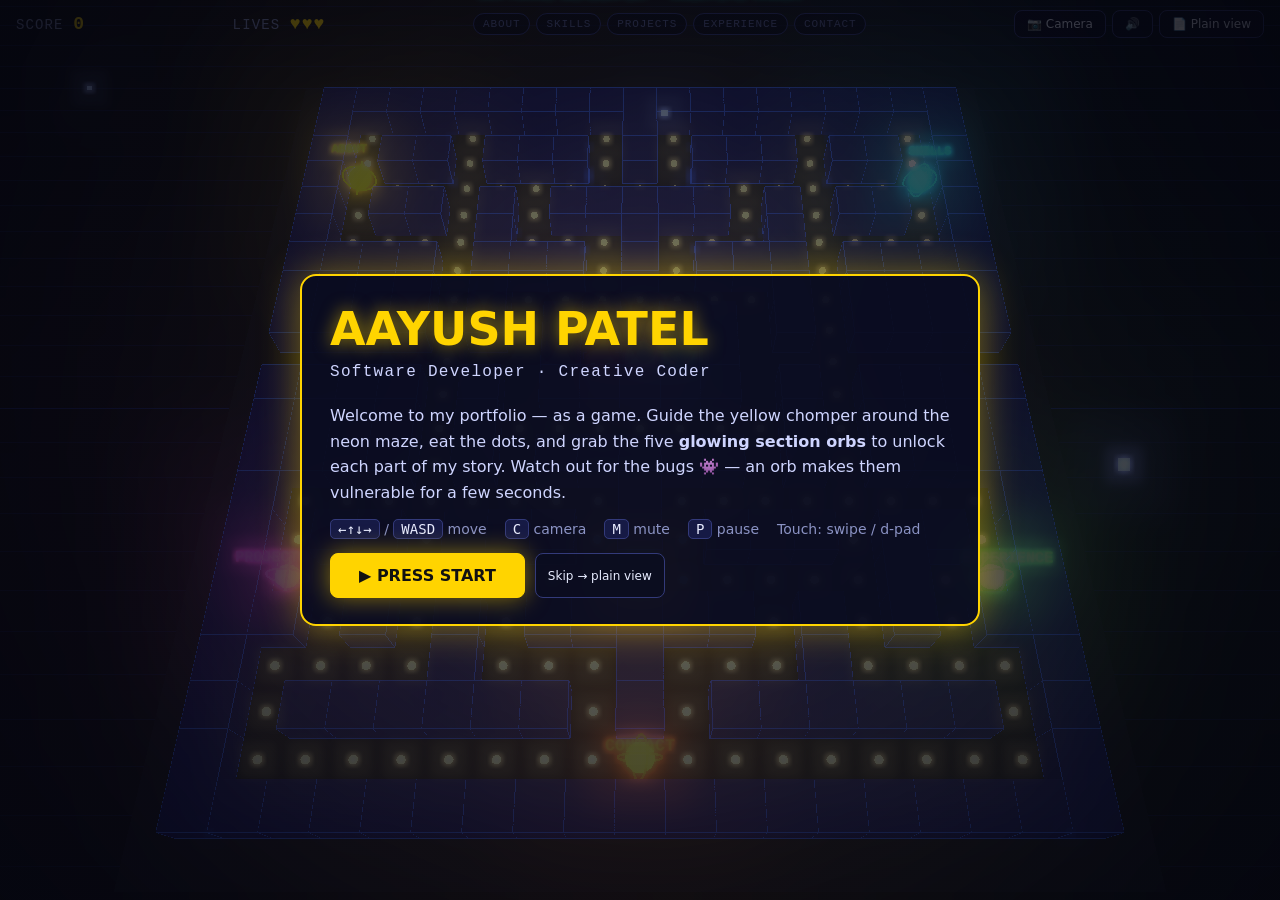
==== index.html @ ffabaab6 "Add 3D Pac-Man style interactive portfolio game Co-Authored-By: Claude Sonnet 5.5 <noreply@anthropic" ====
<!doctype html>
<html lang="en">
<head>
<meta charset="utf-8">
<meta name="viewport" content="width=device-width, initial-scale=1, maximum-scale=1, user-scalable=no">
<title>Aayush Patel — Portfolio Quest</title>
<meta name="description" content="A 3D Pac-Man style portfolio game. Eat the glowing orbs to unlock each section.">
<style>
  :root{
    --bg:#05060f; --ink:#e8ecff; --dim:#8b93c4; --yellow:#ffd400; --cyan:#27e8ff; --pink:#ff4fd8; --panel:rgba(10,12,32,.92);
  }
  *{box-sizing:border-box}
  html,body{margin:0;height:100%;background:var(--bg);color:var(--ink);font-family:"Trebuchet MS",system-ui,sans-serif;overflow:hidden;touch-action:none;user-select:none}
  canvas#stage{position:fixed;inset:0;width:100%;height:100%;display:block}
  .mono{font-family:"Courier New",ui-monospace,monospace;letter-spacing:.08em}

  #hud{position:fixed;top:0;left:0;right:0;display:flex;gap:12px;align-items:center;justify-content:space-between;padding:10px 16px;pointer-events:none;flex-wrap:wrap}
  #hud>*{pointer-events:auto}
  .stat{font-size:14px;color:var(--dim)} .stat b{color:var(--yellow);font-size:18px}
  #chips{display:flex;gap:6px;flex-wrap:wrap}
  .chip{font-size:11px;padding:4px 9px;border-radius:99px;border:1px solid #333a7a;color:#5a6296;background:rgba(10,12,32,.6);transition:.3s}
  .chip.on{color:#05060f;border-color:transparent;font-weight:700;box-shadow:0 0 14px currentColor}
  #btns{display:flex;gap:6px}
  button{font:inherit;cursor:pointer}
  .btn{background:var(--panel);color:var(--ink);border:1px solid #333a7a;border-radius:8px;padding:6px 12px;font-size:12px}
  .btn:hover{border-color:var(--cyan);color:var(--cyan)}
  .btn.primary{background:var(--yellow);color:#111;border-color:var(--yellow);font-weight:700;font-size:16px;padding:12px 28px;box-shadow:0 0 24px rgba(255,212,0,.5)}
  .btn.primary:hover{color:#111;transform:scale(1.04)}

  .overlay{position:fixed;inset:0;display:none;align-items:center;justify-content:center;padding:16px;background:radial-gradient(circle at 50% 40%,rgba(5,6,15,.55),rgba(5,6,15,.9))}
  .overlay.show{display:flex}
  .card{width:min(680px,100%);max-height:88vh;overflow:auto;background:var(--panel);border:2px solid var(--accent,var(--cyan));border-radius:16px;padding:26px 28px;box-shadow:0 0 40px color-mix(in srgb,var(--accent,var(--cyan)) 45%,transparent);user-select:text;touch-action:pan-y}
  .card h1{margin:0 0 4px;font-size:clamp(28px,6vw,46px);color:var(--yellow);text-shadow:0 0 18px rgba(255,212,0,.6)}
  .card h2{margin:0 0 10px;color:var(--accent,var(--cyan))}
  .card p,.card li{line-height:1.6;color:#cfd5ff}
  .card a{color:var(--cyan)}
  .tag{display:inline-block;margin:3px 4px 3px 0;padding:3px 10px;border-radius:99px;background:#161a45;border:1px solid #333a7a;font-size:13px}
  .proj{border-left:3px solid var(--accent,var(--cyan));padding:2px 0 2px 12px;margin:12px 0}
  .proj b{color:#fff}
  .sub{color:var(--dim);margin:0 0 18px}
  .keys{display:flex;gap:18px;flex-wrap:wrap;margin:16px 0;color:var(--dim);font-size:14px}
  kbd{background:#161a45;border:1px solid #333a7a;border-radius:5px;padding:1px 7px;color:var(--ink)}
  .row{display:flex;gap:10px;flex-wrap:wrap;margin-top:16px}

  #dpad{position:fixed;right:14px;bottom:14px;display:none;grid-template-columns:repeat(3,56px);grid-template-rows:repeat(3,56px);gap:6px}
  #dpad button{background:rgba(10,12,32,.75);border:1px solid #333a7a;color:var(--ink);border-radius:12px;font-size:22px}
  #dpad .u{grid-area:1/2}#dpad .l{grid-area:2/1}#dpad .r{grid-area:2/3}#dpad .d{grid-area:3/2}
  @media (pointer:coarse){#dpad{display:grid}}
  #toast{position:fixed;left:50%;bottom:8%;transform:translateX(-50%);background:var(--panel);border:1px solid var(--yellow);padding:8px 18px;border-radius:99px;font-size:14px;opacity:0;transition:opacity .3s;pointer-events:none;white-space:nowrap}
  #toast.show{opacity:1}
  #loading{position:fixed;inset:0;display:flex;align-items:center;justify-content:center;background:var(--bg);z-index:9;color:var(--yellow)}
</style>
</head>
<body>
<canvas id="stage"></canvas>

<div id="hud">
  <div class="stat mono">SCORE <b id="score">0</b></div>
  <div class="stat mono">LIVES <b id="lives">3</b></div>
  <div id="chips"></div>
  <div id="btns">
    <button class="btn" id="btnCam" title="Camera (C)">📷 Camera</button>
    <button class="btn" id="btnMute" title="Sound (M)">🔊</button>
    <button class="btn" id="btnPlain" title="Skip the game">📄 Plain view</button>
  </div>
</div>

<div id="dpad"><button class="u" data-d="up">▲</button><button class="l" data-d="left">◀</button><button class="r" data-d="right">▶</button><button class="d" data-d="down">▼</button></div>
<div id="toast"></div>
<div id="loading" class="mono">LOADING…</div>

<div id="start" class="overlay show">
  <div class="card" style="--accent:var(--yellow)">
    <h1 id="heroName">AAYUSH PATEL</h1>
    <p class="sub mono" id="heroRole"></p>
    <p>Welcome to my portfolio — as a game. Guide the yellow chomper around the neon maze, eat the dots, and
       grab the five <b>glowing section orbs</b> to unlock each part of my story. Watch out for the bugs 👾 —
       an orb makes them vulnerable for a few seconds.</p>
    <div class="keys"><span><kbd>←↑↓→</kbd> / <kbd>WASD</kbd> move</span><span><kbd>C</kbd> camera</span><span><kbd>M</kbd> mute</span><span><kbd>P</kbd> pause</span><span>Touch: swipe / d-pad</span></div>
    <div class="row"><button class="btn primary" id="btnStart">▶ PRESS START</button><button class="btn" id="btnPlain2">Skip → plain view</button></div>
  </div>
</div>

<div id="panel" class="overlay"><div class="card" id="panelCard"></div></div>
<div id="plain" class="overlay"><div class="card" id="plainCard" style="--accent:var(--pink)"></div></div>
<div id="end" class="overlay"><div class="card" id="endCard" style="--accent:var(--yellow)"></div></div>

<script type="importmap">
{"imports":{"three":"./vendor/three.module.js","three/addons/":"./vendor/addons/"}}
</script>
<script type="module" src="./main.js"></script>
</body>
</html>
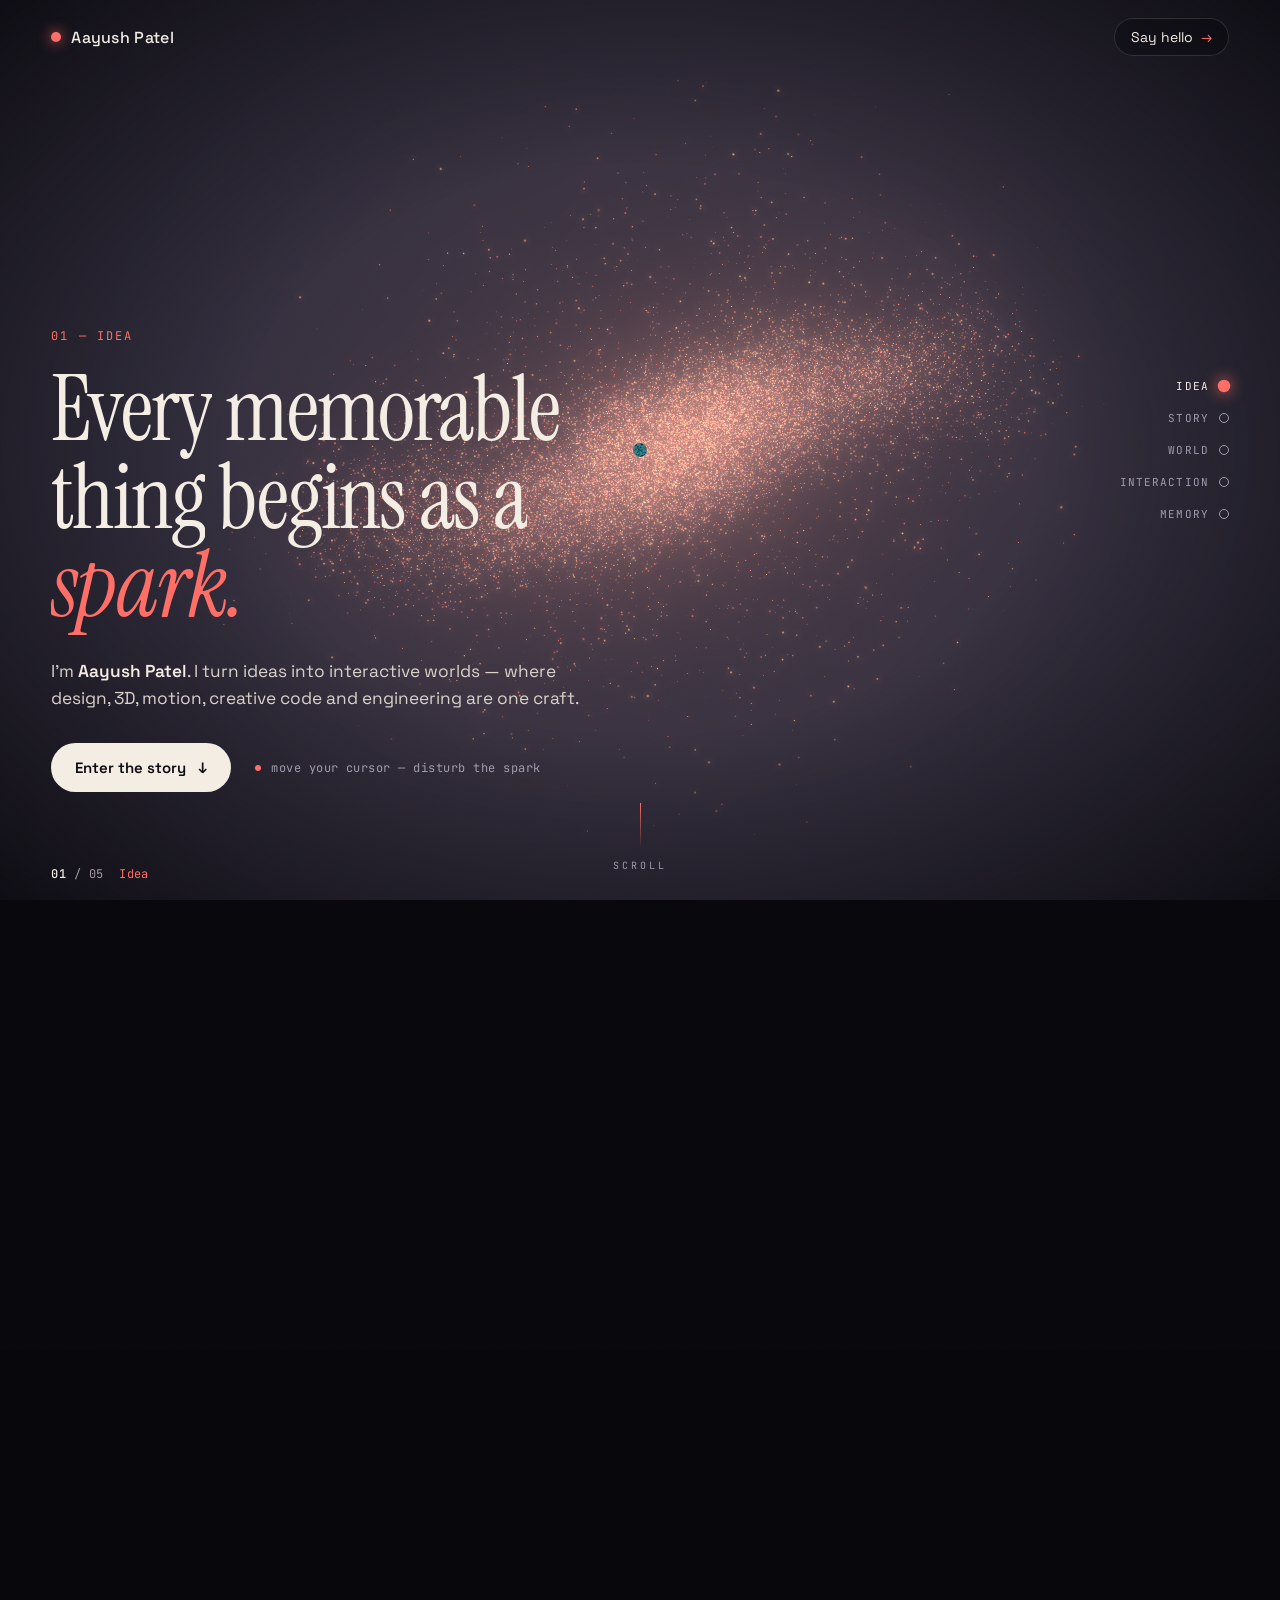
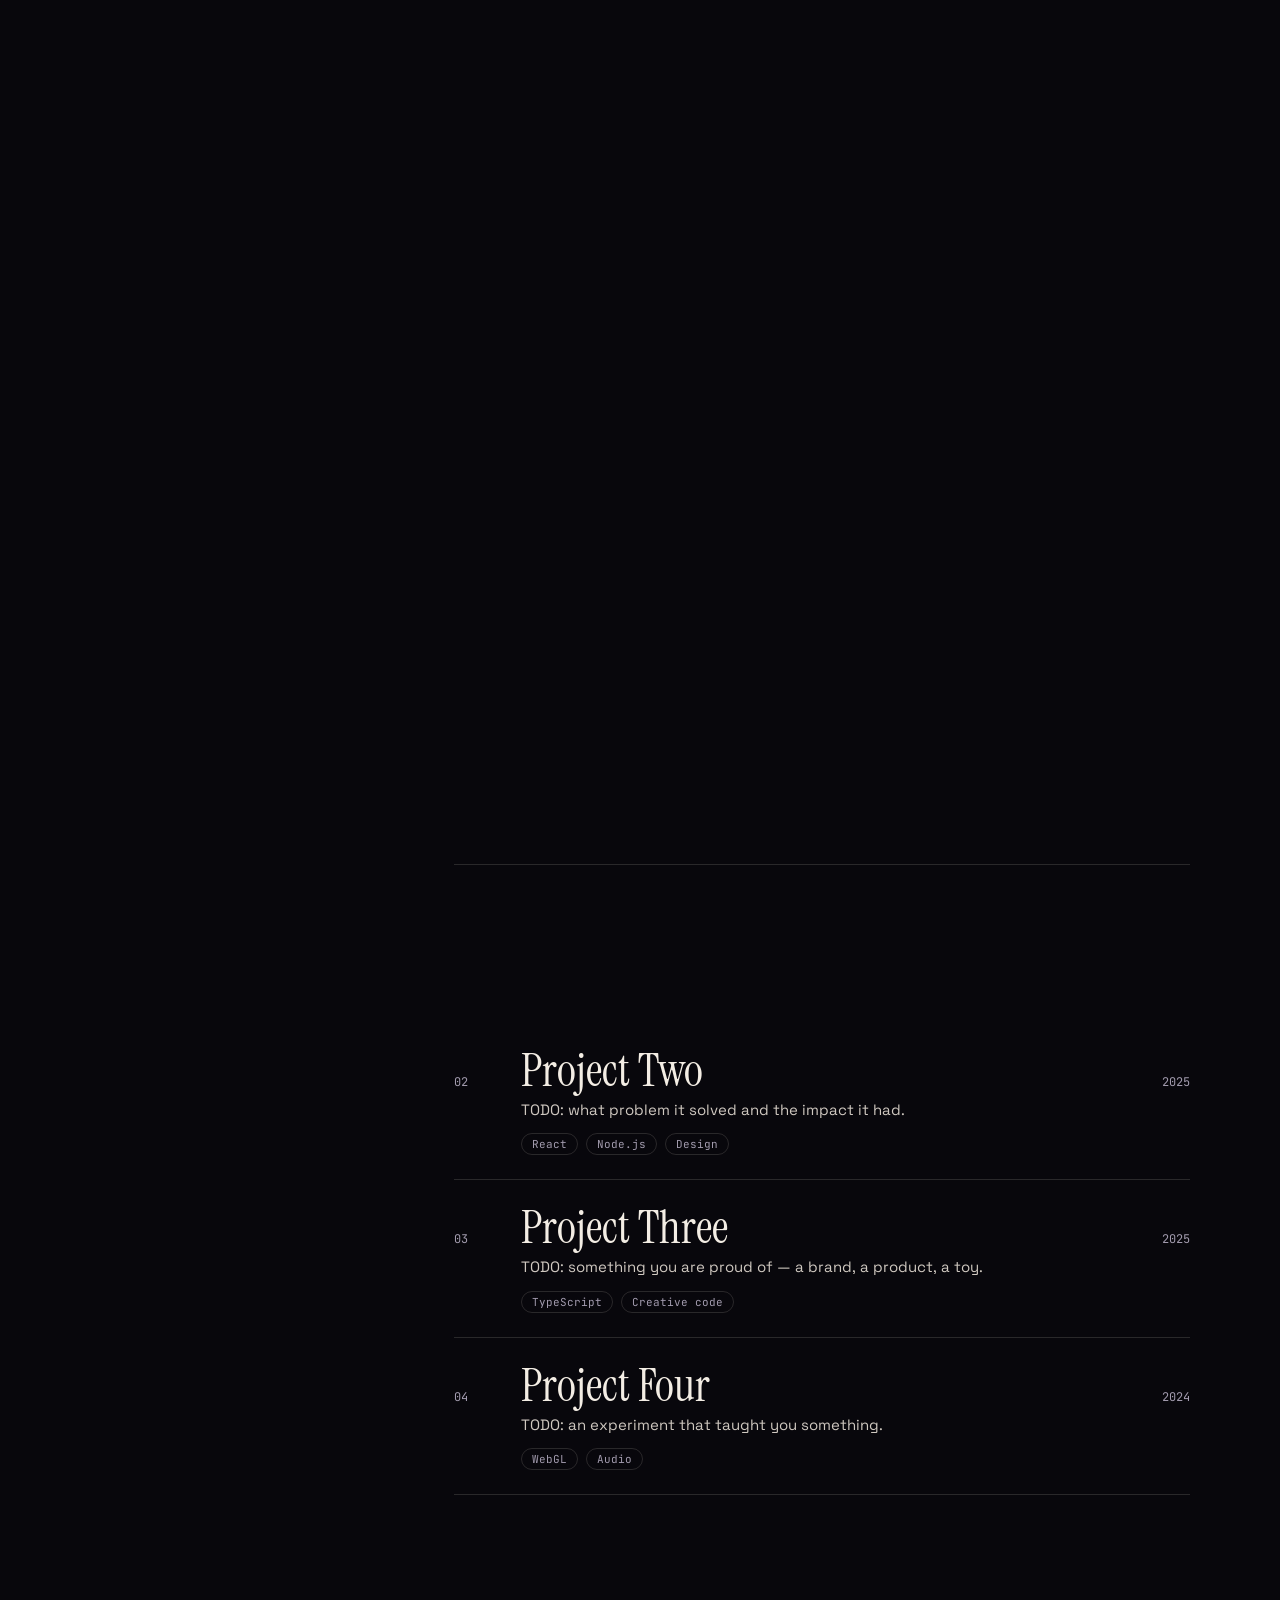
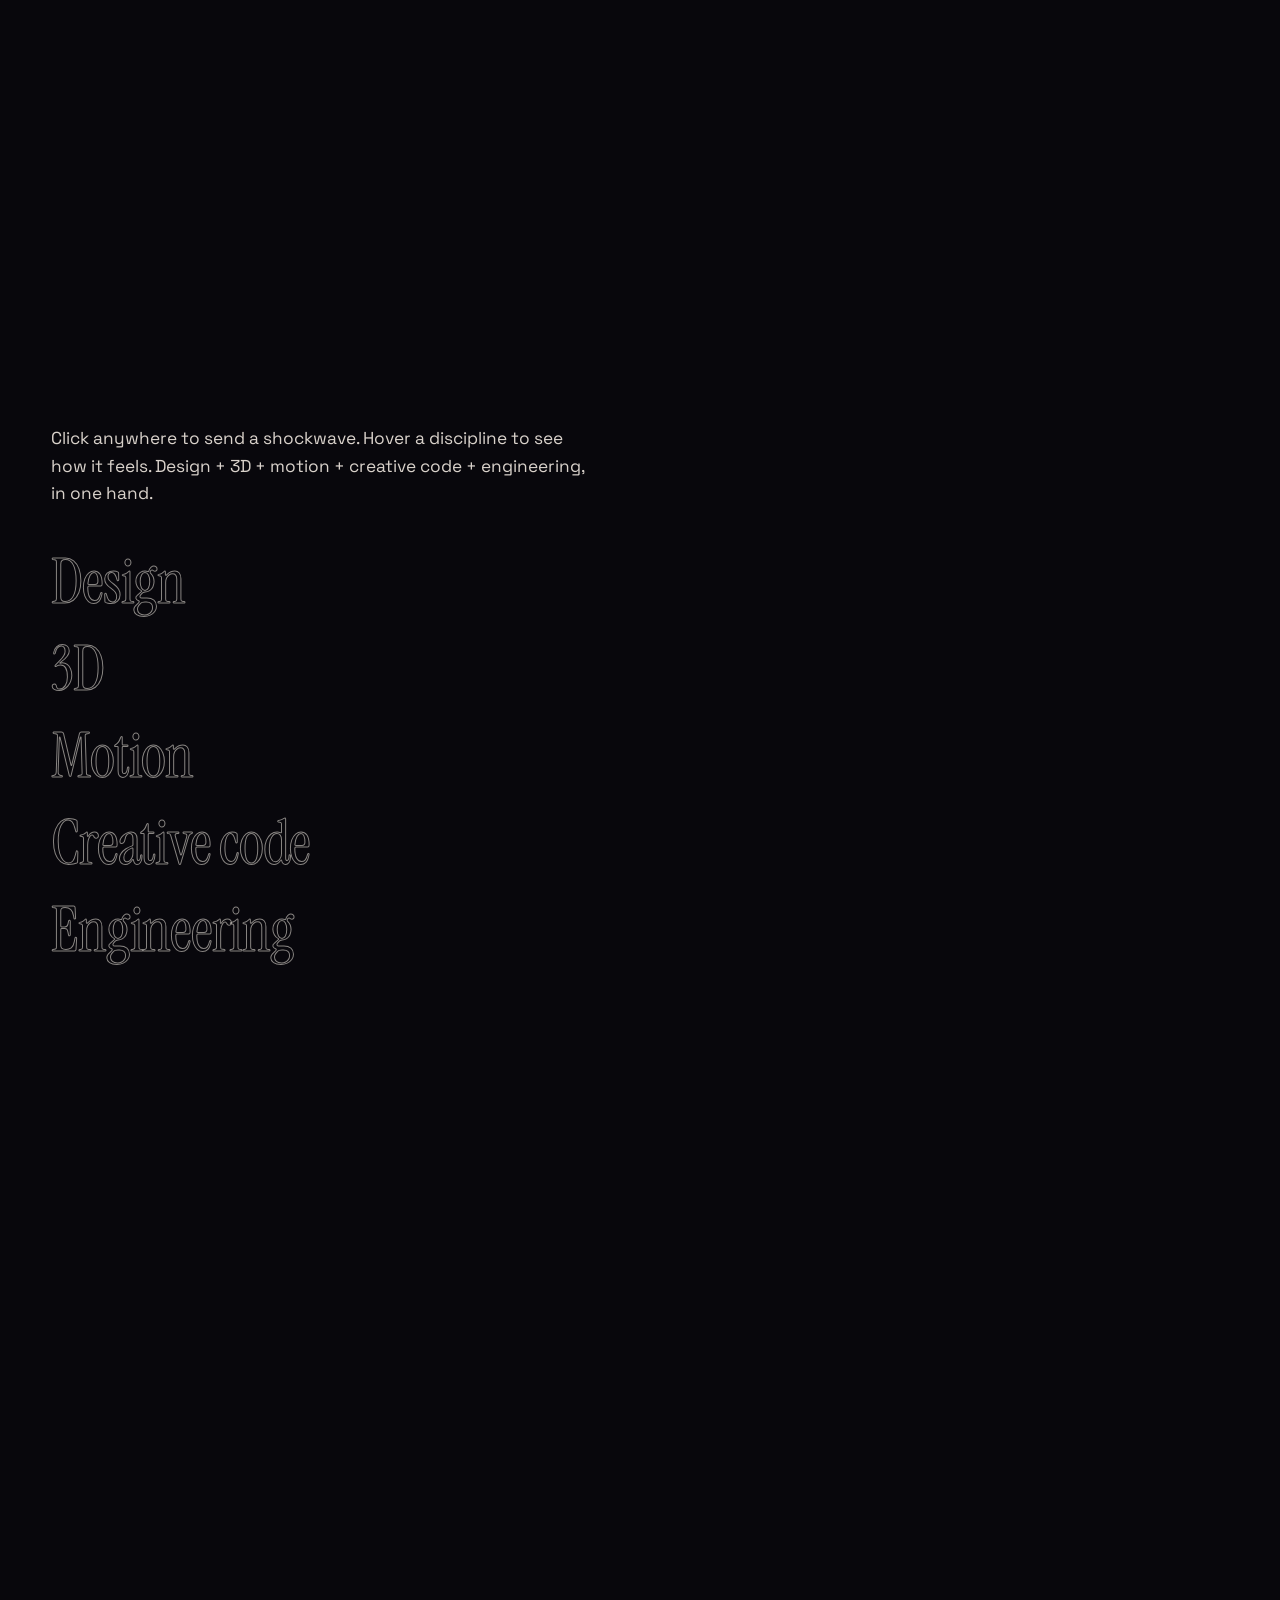
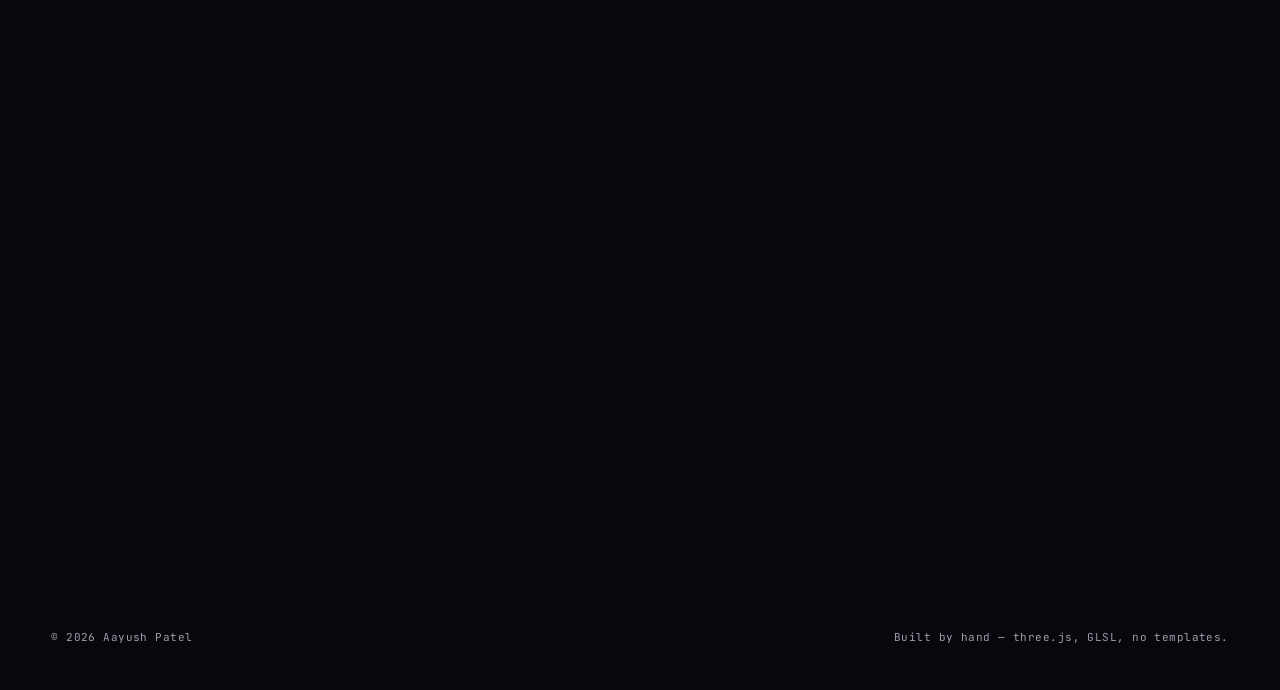
==== commit f20ad38a: "Rebuild portfolio as a scroll-driven 3D story (idea→story→world→interaction→memory); move game to /q" ====
--- a/index.html
+++ b/index.html
@@ -2,88 +2,105 @@
 <html lang="en">
 <head>
 <meta charset="utf-8">
-<meta name="viewport" content="width=device-width, initial-scale=1, maximum-scale=1, user-scalable=no">
-<title>Aayush Patel — Portfolio Quest</title>
-<meta name="description" content="A 3D Pac-Man style portfolio game. Eat the glowing orbs to unlock each section.">
-<style>
-  :root{
-    --bg:#05060f; --ink:#e8ecff; --dim:#8b93c4; --yellow:#ffd400; --cyan:#27e8ff; --pink:#ff4fd8; --panel:rgba(10,12,32,.92);
-  }
-  *{box-sizing:border-box}
-  html,body{margin:0;height:100%;background:var(--bg);color:var(--ink);font-family:"Trebuchet MS",system-ui,sans-serif;overflow:hidden;touch-action:none;user-select:none}
-  canvas#stage{position:fixed;inset:0;width:100%;height:100%;display:block}
-  .mono{font-family:"Courier New",ui-monospace,monospace;letter-spacing:.08em}
+<meta name="viewport" content="width=device-width, initial-scale=1, viewport-fit=cover">
+<title>Aayush Patel — A world, not a website</title>
+<meta name="description" content="Aayush Patel — design, 3D, motion, creative code and engineering. Walk through the story: idea, story, world, interaction, memory.">
+<meta name="theme-color" content="#08070c">
+<link rel="preconnect" href="https://fonts.googleapis.com">
+<link rel="preconnect" href="https://fonts.gstatic.com" crossorigin>
+<link href="https://fonts.googleapis.com/css2?family=Instrument+Serif:ital@0;1&family=JetBrains+Mono:wght@400;500&family=Space+Grotesk:wght@400;500;600&display=swap" rel="stylesheet">
+<link rel="stylesheet" href="./styles.css">
+</head>
+<body class="is-loading">
+<canvas id="stage" aria-hidden="true"></canvas>
+<div class="vignette" aria-hidden="true"></div>
+<div class="grain" aria-hidden="true"></div>
+<div id="cursor" aria-hidden="true"><i></i></div>
 
-  #hud{position:fixed;top:0;left:0;right:0;display:flex;gap:12px;align-items:center;justify-content:space-between;padding:10px 16px;pointer-events:none;flex-wrap:wrap}
-  #hud>*{pointer-events:auto}
-  .stat{font-size:14px;color:var(--dim)} .stat b{color:var(--yellow);font-size:18px}
-  #chips{display:flex;gap:6px;flex-wrap:wrap}
-  .chip{font-size:11px;padding:4px 9px;border-radius:99px;border:1px solid #333a7a;color:#5a6296;background:rgba(10,12,32,.6);transition:.3s}
-  .chip.on{color:#05060f;border-color:transparent;font-weight:700;box-shadow:0 0 14px currentColor}
-  #btns{display:flex;gap:6px}
-  button{font:inherit;cursor:pointer}
-  .btn{background:var(--panel);color:var(--ink);border:1px solid #333a7a;border-radius:8px;padding:6px 12px;font-size:12px}
-  .btn:hover{border-color:var(--cyan);color:var(--cyan)}
-  .btn.primary{background:var(--yellow);color:#111;border-color:var(--yellow);font-weight:700;font-size:16px;padding:12px 28px;box-shadow:0 0 24px rgba(255,212,0,.5)}
-  .btn.primary:hover{color:#111;transform:scale(1.04)}
+<header class="top">
+  <a class="brand" href="#idea" data-go="0" aria-label="Aayush Patel — back to start">
+    <span class="brand-dot"></span><span>Aayush Patel</span>
+  </a>
+  <a class="pill magnetic" href="#memory" data-go="4"><span>Say hello</span><i>→</i></a>
+</header>
 
-  .overlay{position:fixed;inset:0;display:none;align-items:center;justify-content:center;padding:16px;background:radial-gradient(circle at 50% 40%,rgba(5,6,15,.55),rgba(5,6,15,.9))}
-  .overlay.show{display:flex}
-  .card{width:min(680px,100%);max-height:88vh;overflow:auto;background:var(--panel);border:2px solid var(--accent,var(--cyan));border-radius:16px;padding:26px 28px;box-shadow:0 0 40px color-mix(in srgb,var(--accent,var(--cyan)) 45%,transparent);user-select:text;touch-action:pan-y}
-  .card h1{margin:0 0 4px;font-size:clamp(28px,6vw,46px);color:var(--yellow);text-shadow:0 0 18px rgba(255,212,0,.6)}
-  .card h2{margin:0 0 10px;color:var(--accent,var(--cyan))}
-  .card p,.card li{line-height:1.6;color:#cfd5ff}
-  .card a{color:var(--cyan)}
-  .tag{display:inline-block;margin:3px 4px 3px 0;padding:3px 10px;border-radius:99px;background:#161a45;border:1px solid #333a7a;font-size:13px}
-  .proj{border-left:3px solid var(--accent,var(--cyan));padding:2px 0 2px 12px;margin:12px 0}
-  .proj b{color:#fff}
-  .sub{color:var(--dim);margin:0 0 18px}
-  .keys{display:flex;gap:18px;flex-wrap:wrap;margin:16px 0;color:var(--dim);font-size:14px}
-  kbd{background:#161a45;border:1px solid #333a7a;border-radius:5px;padding:1px 7px;color:var(--ink)}
-  .row{display:flex;gap:10px;flex-wrap:wrap;margin-top:16px}
+<nav class="rail" aria-label="Chapters">
+  <button data-go="0"><span>Idea</span></button>
+  <button data-go="1"><span>Story</span></button>
+  <button data-go="2"><span>World</span></button>
+  <button data-go="3"><span>Interaction</span></button>
+  <button data-go="4"><span>Memory</span></button>
+</nav>
+<div class="counter mono" aria-hidden="true"><b id="chNum">01</b> / 05 <em id="chName">Idea</em></div>
 
-  #dpad{position:fixed;right:14px;bottom:14px;display:none;grid-template-columns:repeat(3,56px);grid-template-rows:repeat(3,56px);gap:6px}
-  #dpad button{background:rgba(10,12,32,.75);border:1px solid #333a7a;color:var(--ink);border-radius:12px;font-size:22px}
-  #dpad .u{grid-area:1/2}#dpad .l{grid-area:2/1}#dpad .r{grid-area:2/3}#dpad .d{grid-area:3/2}
-  @media (pointer:coarse){#dpad{display:grid}}
-  #toast{position:fixed;left:50%;bottom:8%;transform:translateX(-50%);background:var(--panel);border:1px solid var(--yellow);padding:8px 18px;border-radius:99px;font-size:14px;opacity:0;transition:opacity .3s;pointer-events:none;white-space:nowrap}
-  #toast.show{opacity:1}
-  #loading{position:fixed;inset:0;display:flex;align-items:center;justify-content:center;background:var(--bg);z-index:9;color:var(--yellow)}
-</style>
-</head>
-<body>
-<canvas id="stage"></canvas>
+<main id="story">
 
-<div id="hud">
-  <div class="stat mono">SCORE <b id="score">0</b></div>
-  <div class="stat mono">LIVES <b id="lives">3</b></div>
-  <div id="chips"></div>
-  <div id="btns">
-    <button class="btn" id="btnCam" title="Camera (C)">📷 Camera</button>
-    <button class="btn" id="btnMute" title="Sound (M)">🔊</button>
-    <button class="btn" id="btnPlain" title="Skip the game">📄 Plain view</button>
-  </div>
-</div>
+  <!-- 01 · IDEA -->
+  <section class="chapter c-idea" id="idea" data-idx="0">
+    <div class="col">
+      <p class="kicker rv mono">01 — Idea</p>
+      <h1 class="display" data-split>Every memorable thing begins as a&nbsp;<em>spark.</em></h1>
+      <p class="lede rv">I'm <b>Aayush Patel</b>. I turn ideas into interactive worlds — where design, 3D, motion, creative code and engineering are one craft.</p>
+      <div class="row rv">
+        <a class="btn magnetic" href="#story-start" data-go="1"><span>Enter the story</span><i>↓</i></a>
+        <span class="hint mono"><span class="hint-dot"></span>move your cursor — disturb the spark</span>
+      </div>
+    </div>
+    <div class="scrollcue mono" aria-hidden="true"><span></span>scroll</div>
+  </section>
 
-<div id="dpad"><button class="u" data-d="up">▲</button><button class="l" data-d="left">◀</button><button class="r" data-d="right">▶</button><button class="d" data-d="down">▼</button></div>
-<div id="toast"></div>
-<div id="loading" class="mono">LOADING…</div>
+  <!-- 02 · STORY -->
+  <section class="chapter c-story right" id="story-start" data-idx="1">
+    <div class="col">
+      <p class="kicker rv mono">02 — Story</p>
+      <h2 class="display" data-split>A site is a sequence. A story is a&nbsp;<em>feeling.</em></h2>
+      <p class="lede rv">Most portfolios list what someone has done. I'd rather you walk through how I think: start with a clear idea, shape it into a story, build a world around it, let people touch it — and leave them with something they remember.</p>
+      <ol class="flow rv" aria-label="How I work">
+        <li><b>Brand</b><span>who you are</span></li>
+        <li><b>Interface</b><span>made beautiful</span></li>
+        <li><b>Interaction</b><span>made alive</span></li>
+        <li><b>Conversion</b><span>made inevitable</span></li>
+      </ol>
+      <p class="note rv">TODO — replace this with your own story: where you started, what you obsess over, what you're looking for next.</p>
+    </div>
+  </section>
 
-<div id="start" class="overlay show">
-  <div class="card" style="--accent:var(--yellow)">
-    <h1 id="heroName">AAYUSH PATEL</h1>
-    <p class="sub mono" id="heroRole"></p>
-    <p>Welcome to my portfolio — as a game. Guide the yellow chomper around the neon maze, eat the dots, and
-       grab the five <b>glowing section orbs</b> to unlock each part of my story. Watch out for the bugs 👾 —
-       an orb makes them vulnerable for a few seconds.</p>
-    <div class="keys"><span><kbd>←↑↓→</kbd> / <kbd>WASD</kbd> move</span><span><kbd>C</kbd> camera</span><span><kbd>M</kbd> mute</span><span><kbd>P</kbd> pause</span><span>Touch: swipe / d-pad</span></div>
-    <div class="row"><button class="btn primary" id="btnStart">▶ PRESS START</button><button class="btn" id="btnPlain2">Skip → plain view</button></div>
-  </div>
-</div>
+  <!-- 03 · WORLD -->
+  <section class="chapter c-world right" id="world" data-idx="2">
+    <div class="col wide">
+      <p class="kicker rv mono">03 — World</p>
+      <h2 class="display" data-split>Selected work, as&nbsp;<em>places</em>&nbsp;to&nbsp;visit.</h2>
+      <ul class="projects" id="projects"></ul>
+    </div>
+  </section>
 
-<div id="panel" class="overlay"><div class="card" id="panelCard"></div></div>
-<div id="plain" class="overlay"><div class="card" id="plainCard" style="--accent:var(--pink)"></div></div>
-<div id="end" class="overlay"><div class="card" id="endCard" style="--accent:var(--yellow)"></div></div>
+  <!-- 04 · INTERACTION -->
+  <section class="chapter c-interaction" id="interaction" data-idx="3">
+    <div class="col">
+      <p class="kicker rv mono">04 — Interaction</p>
+      <h2 class="display" data-split>Go on. <em>Touch</em> it.</h2>
+      <p class="lede rv">Click anywhere to send a shockwave. Hover a discipline to see how it feels. Design + 3D + motion + creative code + engineering, in one hand.</p>
+      <ul class="disc" id="disc"></ul>
+    </div>
+  </section>
+
+  <!-- 05 · MEMORY -->
+  <section class="chapter c-memory" id="memory" data-idx="4">
+    <div class="col center">
+      <p class="kicker rv mono">05 — Memory</p>
+      <p class="you rv mono" id="you"></p>
+      <h2 class="display big" data-split>Let's build something people <em>remember.</em></h2>
+      <div class="row rv center">
+        <a class="btn lg magnetic" id="mailBtn" href="mailto:"><span>Start a conversation</span><i>→</i></a>
+      </div>
+      <p class="links rv mono" id="links"></p>
+      <p class="star-hint rv mono"><span class="hint-dot"></span>click the sky to leave a star — it stays</p>
+      <button class="ghost mono" id="clearStars" hidden>forget my stars</button>
+    </div>
+    <footer class="foot mono"><span>© <span id="yr"></span> Aayush Patel</span><span>Built by hand — three.js, GLSL, no templates.</span></footer>
+  </section>
+
+</main>
 
 <script type="importmap">
 {"imports":{"three":"./vendor/three.module.js","three/addons/":"./vendor/addons/"}}
--- a/styles.css
+++ b/styles.css
@@ -0,0 +1,157 @@
+:root{
+  --bg:#08070c; --ink:#f3ede4; --dim:#a29bae; --line:rgba(243,237,228,.14);
+  --a:#ff7a3c; /* accent — driven by the 3D world per chapter */
+  --serif:"Instrument Serif",Georgia,"Times New Roman",serif;
+  --sans:"Space Grotesk",system-ui,-apple-system,"Segoe UI",sans-serif;
+  --mono:"JetBrains Mono",ui-monospace,Menlo,Consolas,monospace;
+  --pad:clamp(20px,4vw,56px);
+}
+*{box-sizing:border-box}
+html{scroll-behavior:auto;background:var(--bg)}
+body{margin:0;background:var(--bg);color:var(--ink);font-family:var(--sans);-webkit-font-smoothing:antialiased;overflow-x:hidden}
+.mono{font-family:var(--mono);letter-spacing:.04em}
+a{color:inherit}
+::selection{background:var(--a);color:#000}
+
+canvas#stage{position:fixed;inset:0;width:100%;height:100%;display:block;z-index:0}
+.vignette{position:fixed;inset:0;z-index:1;pointer-events:none;background:radial-gradient(ellipse at 50% 50%,transparent 45%,rgba(8,7,12,.85) 100%)}
+.grain{position:fixed;inset:-50%;z-index:2;pointer-events:none;opacity:.07;mix-blend-mode:overlay;
+  background-image:url("data:image/svg+xml,%3Csvg xmlns='http://www.w3.org/2000/svg' width='160' height='160'%3E%3Cfilter id='n'%3E%3CfeTurbulence type='fractalNoise' baseFrequency='.9' numOctaves='2' stitchTiles='stitch'/%3E%3C/filter%3E%3Crect width='100%25' height='100%25' filter='url(%23n)'/%3E%3C/svg%3E");
+  animation:grain 1.2s steps(6) infinite}
+@keyframes grain{0%{transform:translate(0,0)}20%{transform:translate(-3%,2%)}40%{transform:translate(2%,-3%)}60%{transform:translate(-2%,-1%)}80%{transform:translate(3%,3%)}100%{transform:translate(0,0)}}
+
+/* cursor */
+#cursor{position:fixed;left:0;top:0;z-index:50;pointer-events:none;display:none;mix-blend-mode:difference}
+#cursor i{display:block;width:14px;height:14px;margin:-7px 0 0 -7px;border-radius:50%;background:#fff;transition:transform .25s cubic-bezier(.2,.8,.2,1)}
+#cursor.big i{transform:scale(3.2)}
+@media (hover:hover) and (pointer:fine){
+  body.has-cursor{cursor:none} body.has-cursor a,body.has-cursor button{cursor:none}
+  body.has-cursor #cursor{display:block}
+}
+
+/* chrome */
+.top{position:fixed;z-index:20;top:0;left:0;right:0;display:flex;justify-content:space-between;align-items:center;padding:calc(18px + env(safe-area-inset-top)) var(--pad) 0;pointer-events:none}
+.top>*{pointer-events:auto}
+.brand{display:flex;align-items:center;gap:10px;text-decoration:none;font-weight:500;letter-spacing:.02em}
+.brand-dot{width:10px;height:10px;border-radius:50%;background:var(--a);box-shadow:0 0 14px var(--a);animation:pulse 2.4s ease-in-out infinite}
+@keyframes pulse{50%{transform:scale(.6);opacity:.6}}
+.pill{display:inline-flex;gap:8px;align-items:center;text-decoration:none;padding:9px 16px;border:1px solid var(--line);border-radius:99px;font-size:14px;backdrop-filter:blur(8px);background:rgba(8,7,12,.35);transition:border-color .3s,background .3s}
+.pill:hover{border-color:var(--a);background:rgba(8,7,12,.6)}
+.pill i{font-style:normal;color:var(--a)}
+
+.rail{position:fixed;z-index:20;right:var(--pad);top:50%;transform:translateY(-50%);display:flex;flex-direction:column;gap:14px;align-items:flex-end}
+.rail button{all:unset;cursor:pointer;display:flex;align-items:center;gap:10px;font:11px var(--mono);letter-spacing:.1em;text-transform:uppercase;color:var(--dim);padding:2px 0}
+.rail button::after{content:"";width:8px;height:8px;border-radius:50%;border:1px solid var(--dim);transition:.35s}
+.rail button span{opacity:0;transform:translateX(6px);transition:.35s}
+.rail button:hover span,.rail button.on span{opacity:1;transform:none}
+.rail button.on{color:var(--ink)}
+.rail button.on::after{background:var(--a);border-color:var(--a);box-shadow:0 0 12px var(--a);transform:scale(1.25)}
+.counter{position:fixed;z-index:20;left:var(--pad);bottom:calc(18px + env(safe-area-inset-bottom));font-size:12px;color:var(--dim)}
+.counter b{color:var(--ink);font-weight:500}
+.counter em{font-style:normal;margin-left:8px;color:var(--a)}
+
+/* sections */
+.chapter{position:relative;z-index:5;min-height:130vh;min-height:130svh;display:flex;align-items:center;padding:14vh var(--pad);padding-right:max(var(--pad),90px)}
+.chapter.right{justify-content:flex-end}
+.col{max-width:min(40rem,100%)}
+.col.wide{max-width:min(46rem,100%)}
+.col.center{max-width:60rem;margin:0 auto;text-align:center}
+.c-idea{min-height:100vh;min-height:100svh;align-items:flex-end;padding-bottom:12vh}
+.c-memory{min-height:120vh;min-height:120svh;flex-direction:column;justify-content:center}
+
+.kicker{margin:0 0 22px;color:var(--a);font-size:12px;text-transform:uppercase;letter-spacing:.18em}
+.display{font-family:var(--serif);font-weight:400;font-size:clamp(40px,7vw,104px);line-height:.98;letter-spacing:-.02em;margin:0 0 28px}
+.display.big{font-size:clamp(44px,8.4vw,128px)}
+.display em{font-style:italic;color:var(--a);transition:color .6s}
+.lede{font-size:clamp(16px,1.35vw,20px);line-height:1.6;color:#d9d2cb;margin:0 0 30px;max-width:34rem}
+.center .lede{margin-inline:auto}
+.lede b{color:var(--ink);font-weight:600}
+.note{font:12px/1.6 var(--mono);color:var(--dim);border-left:1px solid var(--line);padding-left:14px;margin:28px 0 0}
+.row{display:flex;flex-wrap:wrap;gap:18px 24px;align-items:center}
+.row.center{justify-content:center}
+
+.btn{display:inline-flex;align-items:center;gap:12px;text-decoration:none;padding:15px 24px;border-radius:99px;background:var(--ink);color:#0b0a10;font-weight:600;font-size:15px;transition:background .3s,color .3s,box-shadow .3s;will-change:transform}
+.btn i{font-style:normal;transition:transform .3s}
+.btn:hover{background:var(--a);box-shadow:0 0 50px color-mix(in srgb,var(--a) 55%,transparent)}
+.btn:hover i{transform:translateX(4px)}
+.btn.lg{padding:22px 38px;font-size:clamp(16px,2vw,22px)}
+.hint,.star-hint{font-size:12px;color:var(--dim);display:inline-flex;align-items:center;gap:10px}
+.hint-dot{width:6px;height:6px;border-radius:50%;background:var(--a);animation:pulse 1.6s infinite}
+.scrollcue{position:absolute;left:50%;bottom:28px;transform:translateX(-50%);display:flex;flex-direction:column;align-items:center;gap:10px;font-size:10px;letter-spacing:.3em;text-transform:uppercase;color:var(--dim)}
+.scrollcue span{width:1px;height:46px;background:linear-gradient(var(--a),transparent);animation:cue 2s ease-in-out infinite;transform-origin:top}
+@keyframes cue{0%{transform:scaleY(0)}50%{transform:scaleY(1)}100%{transform:scaleY(1);opacity:0}}
+
+/* flow */
+.flow{list-style:none;margin:0;padding:0;display:grid;grid-template-columns:repeat(4,1fr);gap:0;counter-reset:f}
+.flow li{position:relative;padding:18px 14px 0 0;border-top:1px solid var(--line);counter-increment:f}
+.flow li::before{content:counter(f,decimal-leading-zero);display:block;font:11px var(--mono);color:var(--a);margin-bottom:10px}
+.flow li::after{content:"";position:absolute;top:-3px;left:0;width:5px;height:5px;border-radius:50%;background:var(--a)}
+.flow b{display:block;font:400 clamp(20px,2vw,28px) var(--serif);margin-bottom:4px}
+.flow span{font-size:13px;color:var(--dim)}
+
+/* projects */
+.projects{list-style:none;margin:36px 0 0;padding:0;border-top:1px solid var(--line)}
+.projects a{display:grid;grid-template-columns:3.2rem 1fr auto;gap:6px 16px;align-items:baseline;text-decoration:none;padding:24px 0;border-bottom:1px solid var(--line);position:relative;transition:padding .45s cubic-bezier(.2,.8,.2,1)}
+.projects a::before{content:"";position:absolute;left:0;bottom:-1px;height:1px;width:0;background:var(--a);transition:width .6s cubic-bezier(.2,.8,.2,1)}
+.projects a:hover{padding-left:18px}
+.projects a:hover::before{width:100%}
+.p-n{font:12px var(--mono);color:var(--dim)}
+.p-t{font:400 clamp(28px,3.6vw,52px)/1 var(--serif);transition:color .3s}
+.projects a:hover .p-t{color:var(--a);font-style:italic}
+.p-y{font:12px var(--mono);color:var(--dim)}
+.p-d{grid-column:2/4;color:#cfc8c0;font-size:15px;line-height:1.5;max-width:34rem}
+.p-tags{grid-column:2/4;display:flex;gap:8px;flex-wrap:wrap;margin-top:6px}
+.p-tags span{font:11px var(--mono);padding:3px 10px;border:1px solid var(--line);border-radius:99px;color:var(--dim)}
+
+/* disciplines */
+.disc{list-style:none;margin:36px 0 0;padding:0}
+.disc li{display:flex;align-items:baseline;gap:18px;padding:6px 0;cursor:default}
+.disc b{font:400 clamp(34px,4.8vw,68px)/1.05 var(--serif);white-space:nowrap;letter-spacing:-.02em;color:transparent;-webkit-text-stroke:1px rgba(243,237,228,.55);transition:color .35s,-webkit-text-stroke-color .35s,transform .45s cubic-bezier(.2,.8,.2,1);display:inline-block}
+.disc li:hover b,.disc li.hot b{color:var(--ink);-webkit-text-stroke-color:transparent;transform:translateX(14px) skewX(-6deg);font-style:italic}
+.disc span{font-size:14px;color:var(--dim);max-width:16rem;opacity:0;transform:translateX(-8px);transition:.4s}
+.disc li:hover span,.disc li.hot span{opacity:1;transform:none;color:var(--a)}
+
+/* memory */
+.you{font-size:13px;color:var(--dim);margin:0 0 22px}
+.you b{color:var(--a);font-weight:500}
+.links{display:flex;gap:26px;justify-content:center;flex-wrap:wrap;margin:44px 0 36px;font-size:13px}
+.links a{text-decoration:none;border-bottom:1px solid var(--line);padding-bottom:3px;transition:.3s}
+.links a:hover{color:var(--a);border-color:var(--a)}
+.ghost{all:unset;cursor:pointer;margin-top:10px;font-size:11px;color:var(--dim);text-decoration:underline;text-underline-offset:3px}
+.ghost[hidden]{display:none}
+.foot{position:absolute;left:var(--pad);right:var(--pad);bottom:calc(46px + env(safe-area-inset-bottom));display:flex;justify-content:space-between;gap:16px;flex-wrap:wrap;font-size:11px;color:var(--dim);padding-left:0}
+
+/* reveal */
+.rv{opacity:0;transform:translateY(26px);transition:opacity .9s cubic-bezier(.2,.8,.2,1),transform .9s cubic-bezier(.2,.8,.2,1);transition-delay:var(--d,0s)}
+.in .rv,.rv.in{opacity:1;transform:none}
+[data-split] .w{display:inline-block;overflow:hidden;vertical-align:top;padding-bottom:.12em;margin-bottom:-.12em}
+[data-split] .w>span{display:inline-block;transform:translateY(110%);transition:transform 1.1s cubic-bezier(.2,.8,.2,1);transition-delay:var(--d,0s)}
+.in [data-split] .w>span{transform:none}
+.projects li,.disc li{opacity:0;transform:translateY(24px);transition:opacity .8s,transform .8s;transition-delay:var(--d,0s)}
+.in .projects li,.in .disc li{opacity:1;transform:none}
+
+body.is-loading .top,body.is-loading .rail,body.is-loading .counter{opacity:0}
+.top,.rail,.counter{transition:opacity 1.2s .4s}
+
+/* no-JS-WebGL fallback + reduced motion */
+body.no-gl{background:radial-gradient(ellipse at 70% 30%,#2a1626,var(--bg) 60%)}
+@media (prefers-reduced-motion:reduce){
+  .grain,.scrollcue span,.brand-dot,.hint-dot{animation:none}
+  .rv,[data-split] .w>span,.projects li,.disc li{transition-duration:.01s}
+}
+
+@media (max-width:820px){
+  .rail{display:none}
+  .chapter{padding-right:var(--pad);align-items:flex-end;padding-bottom:16vh}
+  .c-idea{align-items:flex-end}
+  .col,.col.wide{max-width:100%}
+  .col::before{content:"";position:absolute;inset:-8vh -20px -6vh;z-index:-1;background:linear-gradient(transparent,rgba(8,7,12,.78) 30%);pointer-events:none}
+  .flow{grid-template-columns:repeat(2,1fr);gap:18px 0}
+  .projects a{grid-template-columns:2.4rem 1fr}
+  .p-y{display:none}
+  .p-d,.p-tags{grid-column:2/3}
+  .disc li{flex-direction:column;gap:0}
+  .disc span{opacity:1;transform:none;margin-bottom:10px}
+  .counter{display:none}
+  .foot{position:static;margin-top:60px;justify-content:center;text-align:center}
+}
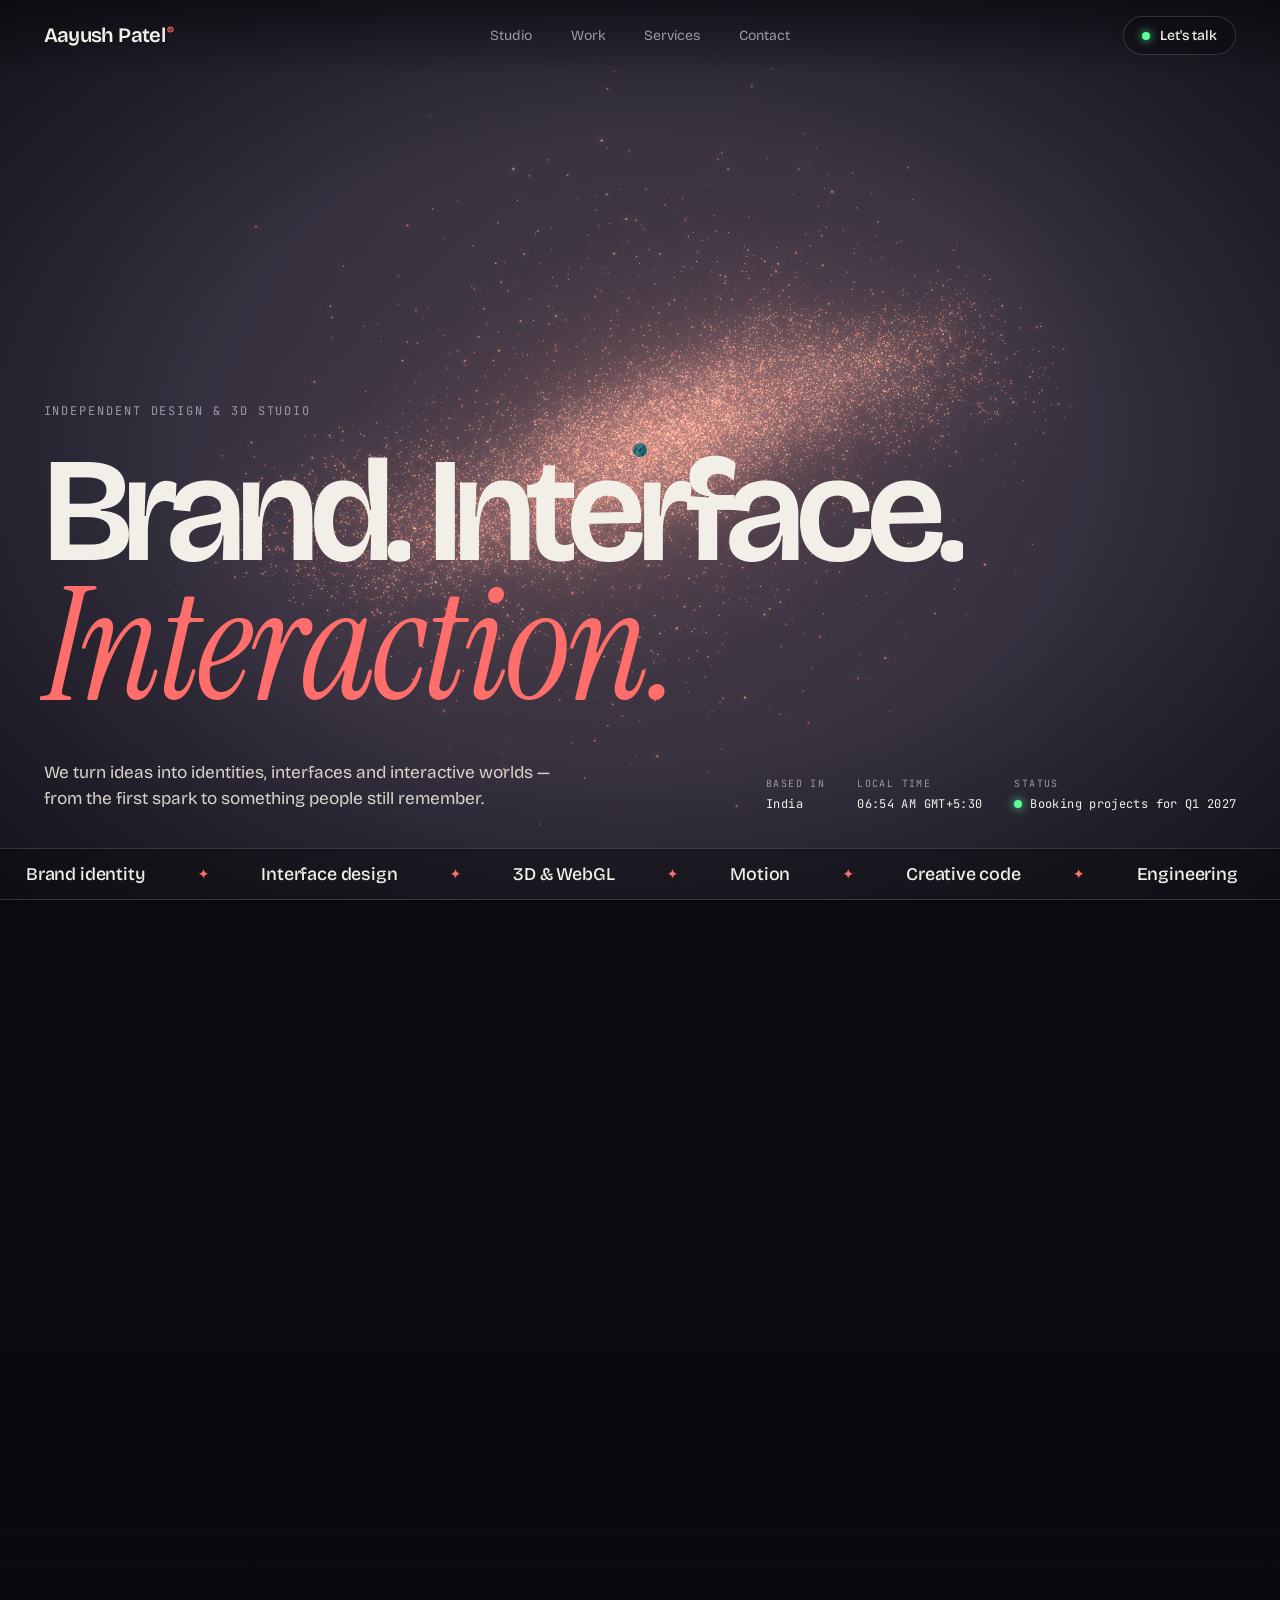
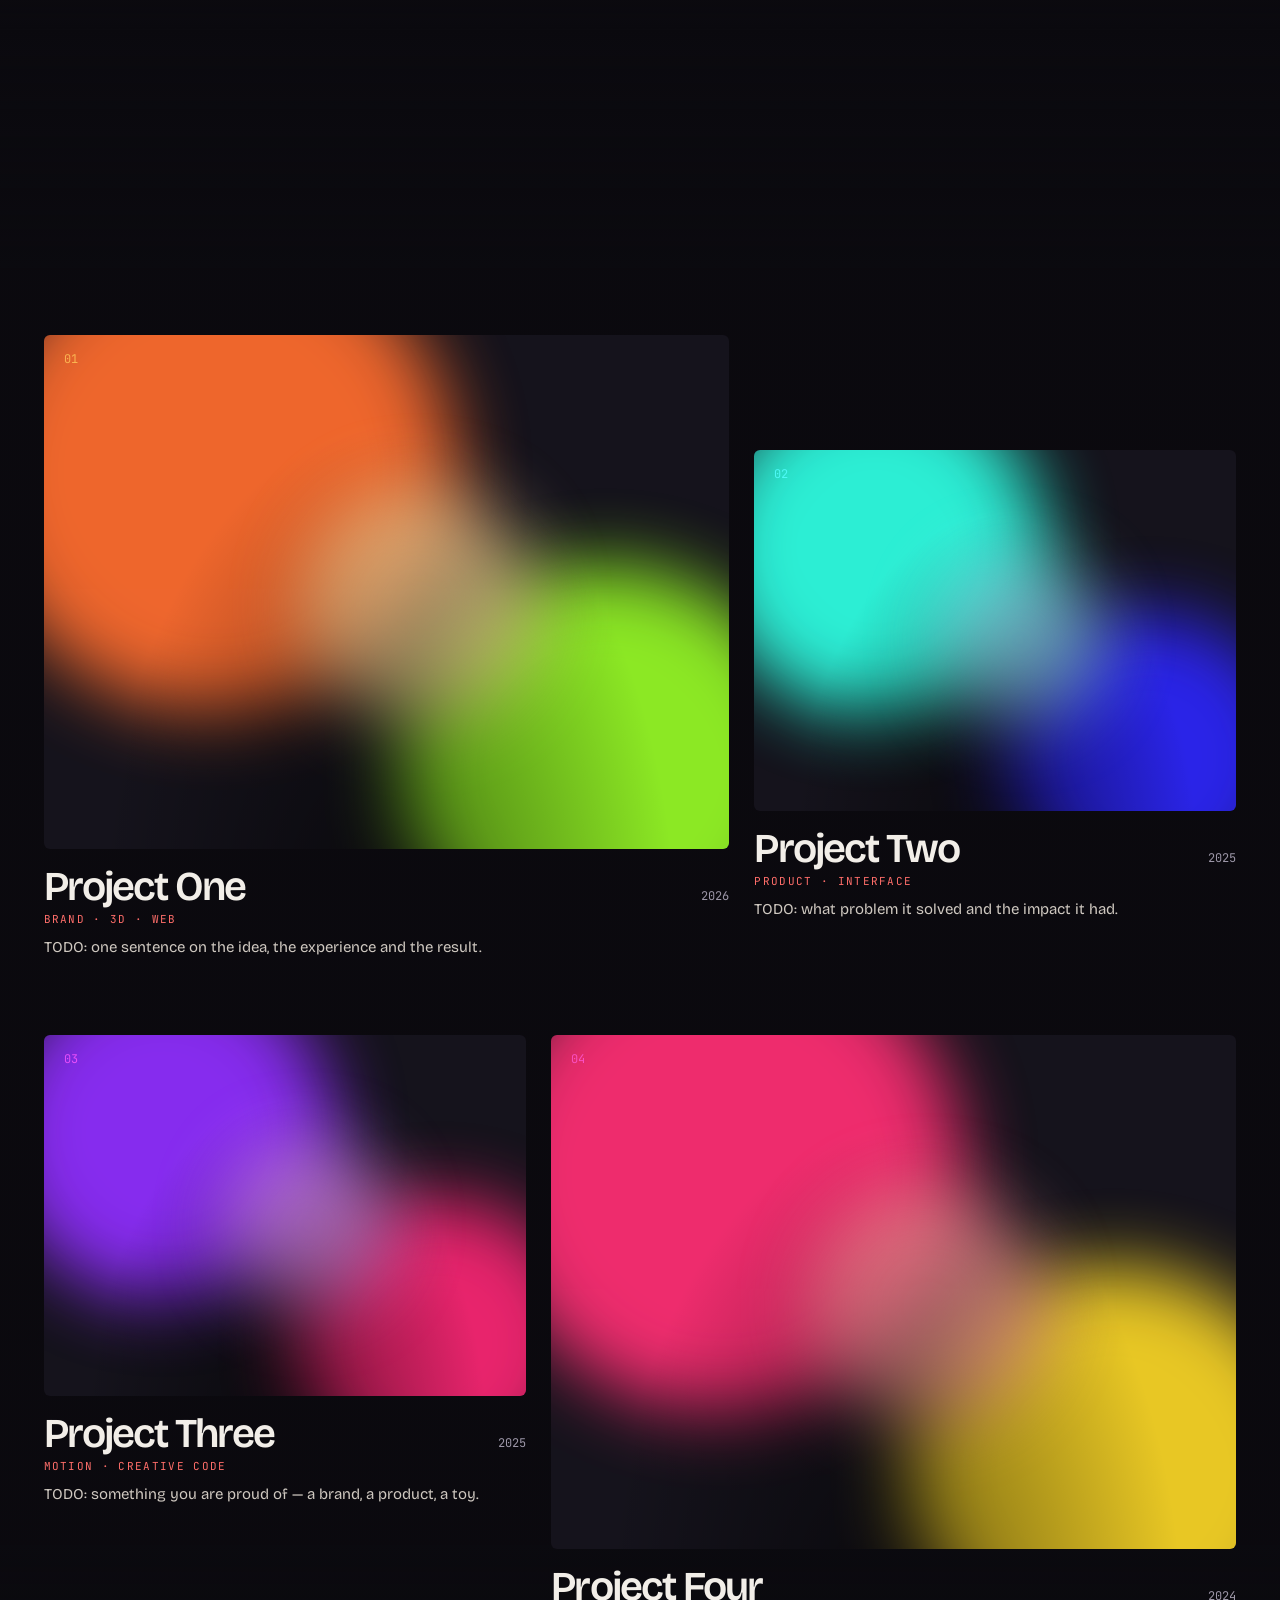
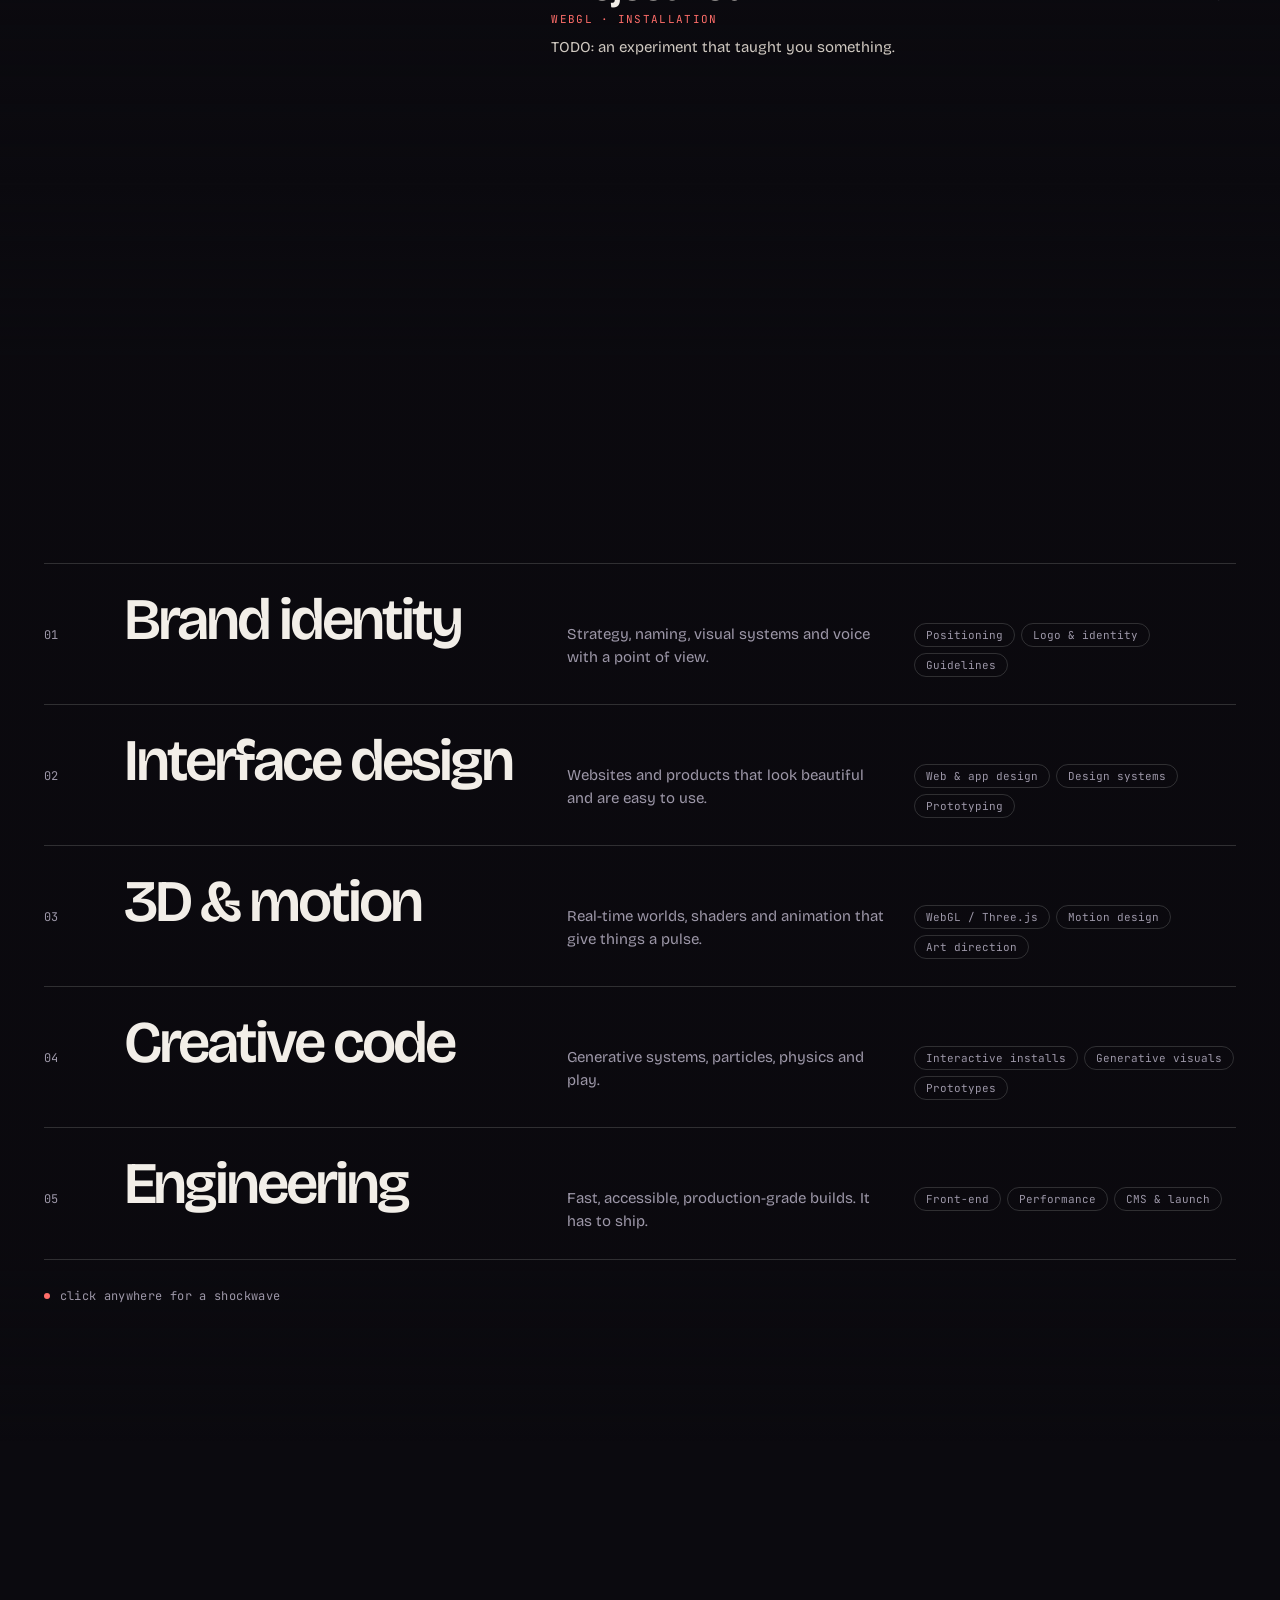
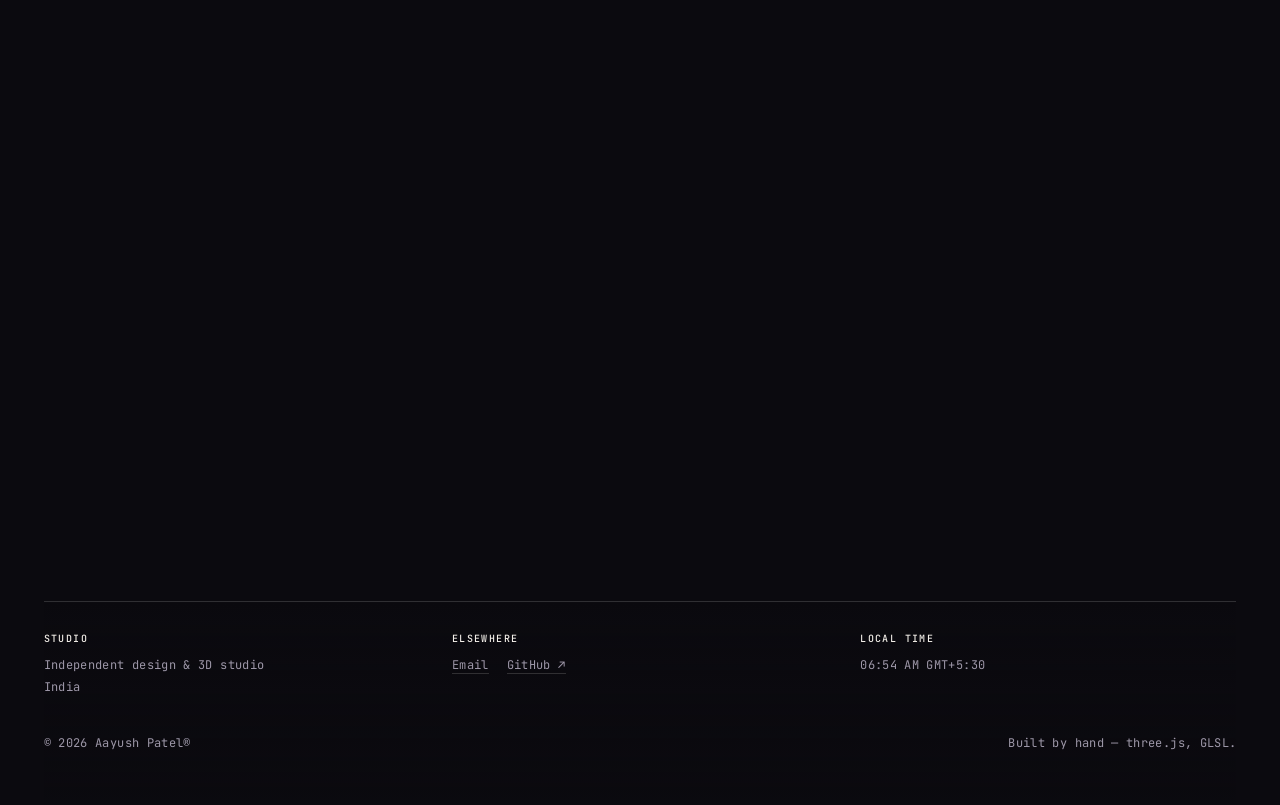
==== commit 6a5ac55f: "Restyle as a design studio site: nav, giant wordmark, ticker, studio statement, project grid, servic" ====
--- a/index.html
+++ b/index.html
@@ -3,12 +3,12 @@
 <head>
 <meta charset="utf-8">
 <meta name="viewport" content="width=device-width, initial-scale=1, viewport-fit=cover">
-<title>Aayush Patel — A world, not a website</title>
-<meta name="description" content="Aayush Patel — design, 3D, motion, creative code and engineering. Walk through the story: idea, story, world, interaction, memory.">
-<meta name="theme-color" content="#08070c">
+<title>Aayush Patel — Design Studio</title>
+<meta name="description" content="Aayush Patel is an independent design studio: brand identity, interface design, 3D, motion, creative code and engineering.">
+<meta name="theme-color" content="#0b0a0f">
 <link rel="preconnect" href="https://fonts.googleapis.com">
 <link rel="preconnect" href="https://fonts.gstatic.com" crossorigin>
-<link href="https://fonts.googleapis.com/css2?family=Instrument+Serif:ital@0;1&family=JetBrains+Mono:wght@400;500&family=Space+Grotesk:wght@400;500;600&display=swap" rel="stylesheet">
+<link href="https://fonts.googleapis.com/css2?family=Bricolage+Grotesque:opsz,wght@12..96,400;12..96,600;12..96,700&family=Instrument+Serif:ital@0;1&family=JetBrains+Mono:wght@400;500&display=swap" rel="stylesheet">
 <link rel="stylesheet" href="./styles.css">
 </head>
 <body class="is-loading">
@@ -18,86 +18,95 @@
 <div id="cursor" aria-hidden="true"><i></i></div>
 
 <header class="top">
-  <a class="brand" href="#idea" data-go="0" aria-label="Aayush Patel — back to start">
-    <span class="brand-dot"></span><span>Aayush Patel</span>
+  <a class="brand" href="#top" data-go="0" aria-label="Aayush Patel — back to top">
+    <span id="brandName">Aayush Patel</span><sup>®</sup>
   </a>
-  <a class="pill magnetic" href="#memory" data-go="4"><span>Say hello</span><i>→</i></a>
+  <nav class="menu" aria-label="Sections">
+    <a href="#studio" data-go="1">Studio</a>
+    <a href="#work" data-go="2">Work</a>
+    <a href="#services" data-go="3">Services</a>
+    <a href="#contact" data-go="4">Contact</a>
+  </nav>
+  <a class="pill magnetic" href="#contact" data-go="4"><span class="live-dot"></span><span>Let's talk</span></a>
 </header>
 
-<nav class="rail" aria-label="Chapters">
-  <button data-go="0"><span>Idea</span></button>
-  <button data-go="1"><span>Story</span></button>
-  <button data-go="2"><span>World</span></button>
-  <button data-go="3"><span>Interaction</span></button>
-  <button data-go="4"><span>Memory</span></button>
-</nav>
-<div class="counter mono" aria-hidden="true"><b id="chNum">01</b> / 05 <em id="chName">Idea</em></div>
+<div class="counter mono" aria-hidden="true"><b id="chNum">01</b> / 05 <em id="chName">Intro</em></div>
 
-<main id="story">
+<main id="top">
 
-  <!-- 01 · IDEA -->
-  <section class="chapter c-idea" id="idea" data-idx="0">
-    <div class="col">
-      <p class="kicker rv mono">01 — Idea</p>
-      <h1 class="display" data-split>Every memorable thing begins as a&nbsp;<em>spark.</em></h1>
-      <p class="lede rv">I'm <b>Aayush Patel</b>. I turn ideas into interactive worlds — where design, 3D, motion, creative code and engineering are one craft.</p>
-      <div class="row rv">
-        <a class="btn magnetic" href="#story-start" data-go="1"><span>Enter the story</span><i>↓</i></a>
-        <span class="hint mono"><span class="hint-dot"></span>move your cursor — disturb the spark</span>
-      </div>
+  <!-- 01 · INTRO -->
+  <section class="chapter c-hero" id="intro" data-idx="0">
+    <div class="hero-main">
+      <p class="kicker rv mono" id="descriptor">Independent design &amp; 3D studio</p>
+      <h1 class="mega" data-split>Brand. Interface. <em>Interaction.</em></h1>
     </div>
-    <div class="scrollcue mono" aria-hidden="true"><span></span>scroll</div>
+    <div class="hero-meta rv">
+      <p class="lede">We turn ideas into identities, interfaces and interactive worlds — from the first spark to something people still remember.</p>
+      <dl class="facts mono">
+        <div><dt>Based in</dt><dd id="fLoc">—</dd></div>
+        <div><dt>Local time</dt><dd id="fTime">—</dd></div>
+        <div><dt>Status</dt><dd id="fAvail"><span class="live-dot"></span><span id="fAvailT">Available</span></dd></div>
+      </dl>
+    </div>
+    <div class="ticker" aria-hidden="true"><div class="ticker-in" id="ticker"></div></div>
   </section>
 
-  <!-- 02 · STORY -->
-  <section class="chapter c-story right" id="story-start" data-idx="1">
-    <div class="col">
-      <p class="kicker rv mono">02 — Story</p>
-      <h2 class="display" data-split>A site is a sequence. A story is a&nbsp;<em>feeling.</em></h2>
-      <p class="lede rv">Most portfolios list what someone has done. I'd rather you walk through how I think: start with a clear idea, shape it into a story, build a world around it, let people touch it — and leave them with something they remember.</p>
-      <ol class="flow rv" aria-label="How I work">
-        <li><b>Brand</b><span>who you are</span></li>
-        <li><b>Interface</b><span>made beautiful</span></li>
-        <li><b>Interaction</b><span>made alive</span></li>
-        <li><b>Conversion</b><span>made inevitable</span></li>
+  <!-- 02 · STUDIO -->
+  <section class="chapter c-studio" id="studio" data-idx="1">
+    <div class="wrap">
+      <p class="kicker rv mono"><span>(01)</span> Studio</p>
+      <h2 class="statement" data-split>We believe a site is a sequence, and the best ones leave a <em>feeling.</em> So we design the whole journey: who you are, how it looks, how it moves and why people act.</h2>
+      <ol class="process" aria-label="How we work">
+        <li class="rv"><span class="mono">01</span><b>Brand</b><p>Find the idea and the voice. Decide who you are before deciding how you look.</p></li>
+        <li class="rv"><span class="mono">02</span><b>Interface</b><p>Make it beautiful and obvious. Type, layout, colour and system.</p></li>
+        <li class="rv"><span class="mono">03</span><b>Interaction</b><p>Make it alive. Motion, 3D and small details people want to touch.</p></li>
+        <li class="rv"><span class="mono">04</span><b>Conversion</b><p>Make acting on it inevitable. Clear paths, fast pages, measurable results.</p></li>
       </ol>
-      <p class="note rv">TODO — replace this with your own story: where you started, what you obsess over, what you're looking for next.</p>
+      <p class="note rv mono">TODO — replace the statement above and these four steps with your own philosophy and process.</p>
     </div>
   </section>
 
-  <!-- 03 · WORLD -->
-  <section class="chapter c-world right" id="world" data-idx="2">
-    <div class="col wide">
-      <p class="kicker rv mono">03 — World</p>
-      <h2 class="display" data-split>Selected work, as&nbsp;<em>places</em>&nbsp;to&nbsp;visit.</h2>
-      <ul class="projects" id="projects"></ul>
+  <!-- 03 · WORK -->
+  <section class="chapter c-work" id="work" data-idx="2">
+    <div class="wrap">
+      <div class="sec-head">
+        <p class="kicker rv mono"><span>(02)</span> Selected work</p>
+        <h2 class="display" data-split>Work we're <em>proud</em> of.</h2>
+      </div>
+      <ul class="cases" id="projects"></ul>
     </div>
   </section>
 
-  <!-- 04 · INTERACTION -->
-  <section class="chapter c-interaction" id="interaction" data-idx="3">
-    <div class="col">
-      <p class="kicker rv mono">04 — Interaction</p>
-      <h2 class="display" data-split>Go on. <em>Touch</em> it.</h2>
-      <p class="lede rv">Click anywhere to send a shockwave. Hover a discipline to see how it feels. Design + 3D + motion + creative code + engineering, in one hand.</p>
-      <ul class="disc" id="disc"></ul>
+  <!-- 04 · SERVICES -->
+  <section class="chapter c-services" id="services" data-idx="3">
+    <div class="wrap">
+      <div class="sec-head">
+        <p class="kicker rv mono"><span>(03)</span> Services</p>
+        <h2 class="display" data-split>Design + 3D + motion + code + <em>engineering.</em></h2>
+      </div>
+      <ul class="svc" id="disc"></ul>
+      <p class="hint mono rv"><span class="hint-dot"></span>click anywhere for a shockwave</p>
     </div>
   </section>
 
-  <!-- 05 · MEMORY -->
-  <section class="chapter c-memory" id="memory" data-idx="4">
-    <div class="col center">
-      <p class="kicker rv mono">05 — Memory</p>
+  <!-- 05 · CONTACT -->
+  <section class="chapter c-contact" id="contact" data-idx="4">
+    <div class="wrap">
+      <p class="kicker rv mono"><span>(04)</span> Contact</p>
       <p class="you rv mono" id="you"></p>
-      <h2 class="display big" data-split>Let's build something people <em>remember.</em></h2>
-      <div class="row rv center">
-        <a class="btn lg magnetic" id="mailBtn" href="mailto:"><span>Start a conversation</span><i>→</i></a>
+      <h2 class="mega small" data-split>Let's make something people <em>remember.</em></h2>
+      <a class="bigmail magnetic rv" id="mailBig" href="mailto:"><span id="mailText"></span><i>↗</i></a>
+      <div class="row rv">
+        <a class="btn lg magnetic" id="mailBtn" href="mailto:"><span>Start a project</span><i>→</i></a>
+        <span class="star-hint mono"><span class="hint-dot"></span>click the sky to leave a star — it stays <button class="ghost mono" id="clearStars" hidden>forget my stars</button></span>
       </div>
-      <p class="links rv mono" id="links"></p>
-      <p class="star-hint rv mono"><span class="hint-dot"></span>click the sky to leave a star — it stays</p>
-      <button class="ghost mono" id="clearStars" hidden>forget my stars</button>
     </div>
-    <footer class="foot mono"><span>© <span id="yr"></span> Aayush Patel</span><span>Built by hand — three.js, GLSL, no templates.</span></footer>
+    <footer class="foot mono">
+      <div><b>Studio</b><span id="fStudio"></span><span id="fLoc2"></span></div>
+      <div><b>Elsewhere</b><span id="links"></span></div>
+      <div><b>Local time</b><span id="fTime2">—</span></div>
+      <div class="end"><span>© <span id="yr"></span> Aayush Patel®</span><span>Built by hand — three.js, GLSL.</span></div>
+    </footer>
   </section>
 
 </main>
--- a/styles.css
+++ b/styles.css
@@ -1,21 +1,22 @@
 :root{
-  --bg:#08070c; --ink:#f3ede4; --dim:#a29bae; --line:rgba(243,237,228,.14);
+  --bg:#0b0a0f; --ink:#f2eee8; --dim:#9d97a8; --line:rgba(242,238,232,.16);
   --a:#ff7a3c; /* accent — driven by the 3D world per chapter */
+  --display:"Bricolage Grotesque","Helvetica Neue",Arial,system-ui,sans-serif;
   --serif:"Instrument Serif",Georgia,"Times New Roman",serif;
-  --sans:"Space Grotesk",system-ui,-apple-system,"Segoe UI",sans-serif;
   --mono:"JetBrains Mono",ui-monospace,Menlo,Consolas,monospace;
-  --pad:clamp(20px,4vw,56px);
+  --pad:clamp(18px,3.4vw,52px);
 }
 *{box-sizing:border-box}
-html{scroll-behavior:auto;background:var(--bg)}
-body{margin:0;background:var(--bg);color:var(--ink);font-family:var(--sans);-webkit-font-smoothing:antialiased;overflow-x:hidden}
-.mono{font-family:var(--mono);letter-spacing:.04em}
+html{background:var(--bg)}
+body{margin:0;background:var(--bg);color:var(--ink);font-family:var(--display);font-weight:400;-webkit-font-smoothing:antialiased;overflow-x:hidden}
+.mono{font-family:var(--mono);letter-spacing:.03em}
 a{color:inherit}
 ::selection{background:var(--a);color:#000}
+:focus-visible{outline:2px solid var(--a);outline-offset:3px}
 
 canvas#stage{position:fixed;inset:0;width:100%;height:100%;display:block;z-index:0}
-.vignette{position:fixed;inset:0;z-index:1;pointer-events:none;background:radial-gradient(ellipse at 50% 50%,transparent 45%,rgba(8,7,12,.85) 100%)}
-.grain{position:fixed;inset:-50%;z-index:2;pointer-events:none;opacity:.07;mix-blend-mode:overlay;
+.vignette{position:fixed;inset:0;z-index:1;pointer-events:none;background:radial-gradient(ellipse at 50% 50%,transparent 50%,rgba(11,10,15,.8) 100%)}
+.grain{position:fixed;inset:-50%;z-index:2;pointer-events:none;opacity:.06;mix-blend-mode:overlay;
   background-image:url("data:image/svg+xml,%3Csvg xmlns='http://www.w3.org/2000/svg' width='160' height='160'%3E%3Cfilter id='n'%3E%3CfeTurbulence type='fractalNoise' baseFrequency='.9' numOctaves='2' stitchTiles='stitch'/%3E%3C/filter%3E%3Crect width='100%25' height='100%25' filter='url(%23n)'/%3E%3C/svg%3E");
   animation:grain 1.2s steps(6) infinite}
 @keyframes grain{0%{transform:translate(0,0)}20%{transform:translate(-3%,2%)}40%{transform:translate(2%,-3%)}60%{transform:translate(-2%,-1%)}80%{transform:translate(3%,3%)}100%{transform:translate(0,0)}}
@@ -25,133 +26,167 @@
 #cursor i{display:block;width:14px;height:14px;margin:-7px 0 0 -7px;border-radius:50%;background:#fff;transition:transform .25s cubic-bezier(.2,.8,.2,1)}
 #cursor.big i{transform:scale(3.2)}
 @media (hover:hover) and (pointer:fine){
-  body.has-cursor{cursor:none} body.has-cursor a,body.has-cursor button{cursor:none}
+  body.has-cursor,body.has-cursor a,body.has-cursor button{cursor:none}
   body.has-cursor #cursor{display:block}
 }
 
-/* chrome */
-.top{position:fixed;z-index:20;top:0;left:0;right:0;display:flex;justify-content:space-between;align-items:center;padding:calc(18px + env(safe-area-inset-top)) var(--pad) 0;pointer-events:none}
-.top>*{pointer-events:auto}
-.brand{display:flex;align-items:center;gap:10px;text-decoration:none;font-weight:500;letter-spacing:.02em}
-.brand-dot{width:10px;height:10px;border-radius:50%;background:var(--a);box-shadow:0 0 14px var(--a);animation:pulse 2.4s ease-in-out infinite}
-@keyframes pulse{50%{transform:scale(.6);opacity:.6}}
-.pill{display:inline-flex;gap:8px;align-items:center;text-decoration:none;padding:9px 16px;border:1px solid var(--line);border-radius:99px;font-size:14px;backdrop-filter:blur(8px);background:rgba(8,7,12,.35);transition:border-color .3s,background .3s}
-.pill:hover{border-color:var(--a);background:rgba(8,7,12,.6)}
-.pill i{font-style:normal;color:var(--a)}
-
-.rail{position:fixed;z-index:20;right:var(--pad);top:50%;transform:translateY(-50%);display:flex;flex-direction:column;gap:14px;align-items:flex-end}
-.rail button{all:unset;cursor:pointer;display:flex;align-items:center;gap:10px;font:11px var(--mono);letter-spacing:.1em;text-transform:uppercase;color:var(--dim);padding:2px 0}
-.rail button::after{content:"";width:8px;height:8px;border-radius:50%;border:1px solid var(--dim);transition:.35s}
-.rail button span{opacity:0;transform:translateX(6px);transition:.35s}
-.rail button:hover span,.rail button.on span{opacity:1;transform:none}
-.rail button.on{color:var(--ink)}
-.rail button.on::after{background:var(--a);border-color:var(--a);box-shadow:0 0 12px var(--a);transform:scale(1.25)}
-.counter{position:fixed;z-index:20;left:var(--pad);bottom:calc(18px + env(safe-area-inset-bottom));font-size:12px;color:var(--dim)}
+/* header */
+.top{position:fixed;z-index:20;top:0;left:0;right:0;display:grid;grid-template-columns:1fr auto 1fr;align-items:center;gap:16px;padding:calc(16px + env(safe-area-inset-top)) var(--pad) 18px;
+  background:linear-gradient(rgba(11,10,15,.7),transparent)}
+.brand{text-decoration:none;font-weight:600;font-size:clamp(18px,1.6vw,22px);letter-spacing:-.03em;justify-self:start}
+.brand sup{font-size:.5em;margin-left:2px;color:var(--a);vertical-align:top;position:relative;top:.1em}
+.menu{display:flex;gap:clamp(18px,3vw,44px);font-size:14px}
+.menu a{text-decoration:none;position:relative;padding:4px 0;color:var(--dim);transition:color .3s}
+.menu a::after{content:"";position:absolute;left:0;right:0;bottom:0;height:1px;background:var(--a);transform:scaleX(0);transform-origin:left;transition:transform .4s cubic-bezier(.2,.8,.2,1)}
+.menu a:hover,.menu a.on{color:var(--ink)} .menu a:hover::after,.menu a.on::after{transform:scaleX(1)}
+.pill{display:inline-flex;gap:10px;align-items:center;text-decoration:none;padding:10px 18px;border:1px solid var(--line);border-radius:99px;font-size:14px;font-weight:500;justify-self:end;backdrop-filter:blur(10px);background:rgba(11,10,15,.4);transition:border-color .3s,background .3s,color .3s}
+.pill:hover{background:var(--ink);color:#0b0a10;border-color:var(--ink)}
+.live-dot{width:8px;height:8px;border-radius:50%;background:#5dff9a;box-shadow:0 0 10px #5dff9a;animation:pulse 2s ease-in-out infinite;flex:none}
+@keyframes pulse{50%{transform:scale(.55);opacity:.55}}
+.counter{display:none;position:fixed;z-index:20;right:var(--pad);bottom:calc(16px + env(safe-area-inset-bottom));font-size:12px;color:var(--dim);mix-blend-mode:difference}
 .counter b{color:var(--ink);font-weight:500}
 .counter em{font-style:normal;margin-left:8px;color:var(--a)}
 
 /* sections */
-.chapter{position:relative;z-index:5;min-height:130vh;min-height:130svh;display:flex;align-items:center;padding:14vh var(--pad);padding-right:max(var(--pad),90px)}
-.chapter.right{justify-content:flex-end}
-.col{max-width:min(40rem,100%)}
-.col.wide{max-width:min(46rem,100%)}
-.col.center{max-width:60rem;margin:0 auto;text-align:center}
-.c-idea{min-height:100vh;min-height:100svh;align-items:flex-end;padding-bottom:12vh}
-.c-memory{min-height:120vh;min-height:120svh;flex-direction:column;justify-content:center}
+.chapter{position:relative;z-index:5;padding:0 var(--pad)}
+.wrap{max-width:1500px;margin:0 auto;width:100%}
+.c-studio,.c-work,.c-services{padding-block:clamp(90px,14vh,170px);background:linear-gradient(rgba(11,10,15,0),rgba(11,10,15,.62) 14%,rgba(11,10,15,.62) 86%,rgba(11,10,15,0))}
+.kicker{margin:0 0 clamp(18px,3vh,32px);color:var(--dim);font-size:12px;text-transform:uppercase;letter-spacing:.16em}
+.kicker span{color:var(--a);margin-right:8px}
+.mega{font-family:var(--display);font-weight:600;font-size:clamp(52px,11.6vw,210px);line-height:.88;letter-spacing:-.055em;margin:0}
+.mega.small{font-size:clamp(46px,8.4vw,150px);margin-bottom:clamp(28px,5vh,56px)}
+.display{font-family:var(--display);font-weight:600;font-size:clamp(38px,6vw,100px);line-height:.95;letter-spacing:-.045em;margin:0;max-width:16ch}
+em{font-family:var(--serif);font-style:italic;font-weight:400;color:var(--a);letter-spacing:-.02em;transition:color .6s}
+.mega em{font-size:1.06em}
+.lede{font-size:clamp(16px,1.35vw,21px);line-height:1.5;color:#d8d2ca;margin:0;max-width:32rem}
+.note{font-size:12px;line-height:1.6;color:var(--dim);border-left:1px solid var(--line);padding-left:14px;margin:36px 0 0;max-width:46rem}
+.row{display:flex;flex-wrap:wrap;gap:18px 28px;align-items:center}
+.hint,.star-hint{font-size:12px;color:var(--dim);display:inline-flex;align-items:center;gap:10px;flex-wrap:wrap}
+.hint-dot{width:6px;height:6px;border-radius:50%;background:var(--a);animation:pulse 1.6s infinite;flex:none}
 
-.kicker{margin:0 0 22px;color:var(--a);font-size:12px;text-transform:uppercase;letter-spacing:.18em}
-.display{font-family:var(--serif);font-weight:400;font-size:clamp(40px,7vw,104px);line-height:.98;letter-spacing:-.02em;margin:0 0 28px}
-.display.big{font-size:clamp(44px,8.4vw,128px)}
-.display em{font-style:italic;color:var(--a);transition:color .6s}
-.lede{font-size:clamp(16px,1.35vw,20px);line-height:1.6;color:#d9d2cb;margin:0 0 30px;max-width:34rem}
-.center .lede{margin-inline:auto}
-.lede b{color:var(--ink);font-weight:600}
-.note{font:12px/1.6 var(--mono);color:var(--dim);border-left:1px solid var(--line);padding-left:14px;margin:28px 0 0}
-.row{display:flex;flex-wrap:wrap;gap:18px 24px;align-items:center}
-.row.center{justify-content:center}
-
-.btn{display:inline-flex;align-items:center;gap:12px;text-decoration:none;padding:15px 24px;border-radius:99px;background:var(--ink);color:#0b0a10;font-weight:600;font-size:15px;transition:background .3s,color .3s,box-shadow .3s;will-change:transform}
+.btn{display:inline-flex;align-items:center;gap:12px;text-decoration:none;padding:15px 26px;border-radius:99px;background:var(--ink);color:#0b0a10;font-weight:600;font-size:15px;transition:background .3s,box-shadow .3s;will-change:transform}
 .btn i{font-style:normal;transition:transform .3s}
 .btn:hover{background:var(--a);box-shadow:0 0 50px color-mix(in srgb,var(--a) 55%,transparent)}
 .btn:hover i{transform:translateX(4px)}
-.btn.lg{padding:22px 38px;font-size:clamp(16px,2vw,22px)}
-.hint,.star-hint{font-size:12px;color:var(--dim);display:inline-flex;align-items:center;gap:10px}
-.hint-dot{width:6px;height:6px;border-radius:50%;background:var(--a);animation:pulse 1.6s infinite}
-.scrollcue{position:absolute;left:50%;bottom:28px;transform:translateX(-50%);display:flex;flex-direction:column;align-items:center;gap:10px;font-size:10px;letter-spacing:.3em;text-transform:uppercase;color:var(--dim)}
-.scrollcue span{width:1px;height:46px;background:linear-gradient(var(--a),transparent);animation:cue 2s ease-in-out infinite;transform-origin:top}
-@keyframes cue{0%{transform:scaleY(0)}50%{transform:scaleY(1)}100%{transform:scaleY(1);opacity:0}}
+.btn.lg{padding:22px 38px;font-size:clamp(16px,1.6vw,22px)}
 
-/* flow */
-.flow{list-style:none;margin:0;padding:0;display:grid;grid-template-columns:repeat(4,1fr);gap:0;counter-reset:f}
-.flow li{position:relative;padding:18px 14px 0 0;border-top:1px solid var(--line);counter-increment:f}
-.flow li::before{content:counter(f,decimal-leading-zero);display:block;font:11px var(--mono);color:var(--a);margin-bottom:10px}
-.flow li::after{content:"";position:absolute;top:-3px;left:0;width:5px;height:5px;border-radius:50%;background:var(--a)}
-.flow b{display:block;font:400 clamp(20px,2vw,28px) var(--serif);margin-bottom:4px}
-.flow span{font-size:13px;color:var(--dim)}
+/* hero */
+.c-hero{min-height:100vh;min-height:100svh;display:flex;flex-direction:column;justify-content:flex-end;padding-top:14vh;padding-bottom:0}
+.hero-main{padding-bottom:clamp(24px,5vh,56px)}
+.hero-main .mega{max-width:11ch}
+.hero-meta{display:grid;grid-template-columns:minmax(0,1fr) minmax(0,1.1fr);gap:24px 48px;align-items:end;padding-bottom:clamp(24px,4vh,44px)}
+.facts{display:grid;grid-template-columns:repeat(3,auto);gap:16px 32px;justify-content:end;margin:0;font-size:12px}
+.facts dt{color:var(--dim);text-transform:uppercase;letter-spacing:.14em;font-size:10px;margin-bottom:6px}
+.facts dd{margin:0;display:flex;align-items:center;gap:8px}
+.ticker{margin:0 calc(var(--pad) * -1);border-block:1px solid var(--line);overflow:hidden;background:rgba(11,10,15,.5);backdrop-filter:blur(8px)}
+.ticker-in{display:flex;width:max-content;animation:tick 38s linear infinite}
+.ticker-in span{padding:14px 26px;font:500 clamp(14px,1.4vw,18px) var(--display);letter-spacing:-.01em;white-space:nowrap;display:flex;align-items:center;gap:52px}
+.ticker-in span::after{content:"✦";color:var(--a);font-size:.8em}
+@keyframes tick{to{transform:translateX(-50%)}}
 
-/* projects */
-.projects{list-style:none;margin:36px 0 0;padding:0;border-top:1px solid var(--line)}
-.projects a{display:grid;grid-template-columns:3.2rem 1fr auto;gap:6px 16px;align-items:baseline;text-decoration:none;padding:24px 0;border-bottom:1px solid var(--line);position:relative;transition:padding .45s cubic-bezier(.2,.8,.2,1)}
-.projects a::before{content:"";position:absolute;left:0;bottom:-1px;height:1px;width:0;background:var(--a);transition:width .6s cubic-bezier(.2,.8,.2,1)}
-.projects a:hover{padding-left:18px}
-.projects a:hover::before{width:100%}
-.p-n{font:12px var(--mono);color:var(--dim)}
-.p-t{font:400 clamp(28px,3.6vw,52px)/1 var(--serif);transition:color .3s}
-.projects a:hover .p-t{color:var(--a);font-style:italic}
-.p-y{font:12px var(--mono);color:var(--dim)}
-.p-d{grid-column:2/4;color:#cfc8c0;font-size:15px;line-height:1.5;max-width:34rem}
-.p-tags{grid-column:2/4;display:flex;gap:8px;flex-wrap:wrap;margin-top:6px}
-.p-tags span{font:11px var(--mono);padding:3px 10px;border:1px solid var(--line);border-radius:99px;color:var(--dim)}
+/* studio */
+.statement{font-family:var(--display);font-weight:500;font-size:clamp(26px,3.7vw,60px);line-height:1.1;letter-spacing:-.03em;margin:0 0 clamp(50px,9vh,110px);max-width:24em}
+.statement em{font-size:1.04em}
+.process{list-style:none;margin:0;padding:0;display:grid;grid-template-columns:repeat(4,minmax(0,1fr));gap:0 clamp(16px,2.4vw,40px)}
+.process li{border-top:1px solid var(--line);padding-top:18px;position:relative}
+.process li::before{content:"";position:absolute;top:-3px;left:0;width:5px;height:5px;border-radius:50%;background:var(--a)}
+.process .mono{font-size:11px;color:var(--a)}
+.process b{display:block;font:600 clamp(24px,2.6vw,40px)/1 var(--display);letter-spacing:-.04em;margin:10px 0 12px}
+.process p{margin:0;font-size:14.5px;line-height:1.55;color:var(--dim);max-width:22rem}
 
-/* disciplines */
-.disc{list-style:none;margin:36px 0 0;padding:0}
-.disc li{display:flex;align-items:baseline;gap:18px;padding:6px 0;cursor:default}
-.disc b{font:400 clamp(34px,4.8vw,68px)/1.05 var(--serif);white-space:nowrap;letter-spacing:-.02em;color:transparent;-webkit-text-stroke:1px rgba(243,237,228,.55);transition:color .35s,-webkit-text-stroke-color .35s,transform .45s cubic-bezier(.2,.8,.2,1);display:inline-block}
-.disc li:hover b,.disc li.hot b{color:var(--ink);-webkit-text-stroke-color:transparent;transform:translateX(14px) skewX(-6deg);font-style:italic}
-.disc span{font-size:14px;color:var(--dim);max-width:16rem;opacity:0;transform:translateX(-8px);transition:.4s}
-.disc li:hover span,.disc li.hot span{opacity:1;transform:none;color:var(--a)}
+/* section heads */
+.sec-head{display:flex;flex-direction:column;margin-bottom:clamp(36px,7vh,80px)}
 
-/* memory */
-.you{font-size:13px;color:var(--dim);margin:0 0 22px}
+/* work */
+.cases{list-style:none;margin:0;padding:0;display:grid;grid-template-columns:repeat(12,minmax(0,1fr));gap:clamp(36px,6vw,90px) clamp(16px,2vw,32px)}
+.cases li{grid-column:span 6}
+.cases li:nth-child(4n+1){grid-column:span 7}
+.cases li:nth-child(4n+2){grid-column:span 5;margin-top:clamp(0px,9vw,150px)}
+.cases li:nth-child(4n+3){grid-column:span 5}
+.cases li:nth-child(4n+4){grid-column:span 7;margin-top:clamp(0px,-1vw,0px)}
+.case{display:block;text-decoration:none}
+.tile{position:relative;aspect-ratio:4/3;border-radius:6px;overflow:hidden;background:#15131c;isolation:isolate}
+.tile .blob{position:absolute;border-radius:50%;filter:blur(36px);opacity:.95;transition:transform 1.2s cubic-bezier(.2,.8,.2,1)}
+.tile .b1{width:70%;aspect-ratio:1;left:-10%;top:-20%;background:hsl(var(--h) 95% 58%);animation:drift 14s ease-in-out infinite alternate}
+.tile .b2{width:60%;aspect-ratio:1;right:-12%;bottom:-25%;background:hsl(calc(var(--h) + 70) 90% 55%);animation:drift 18s ease-in-out infinite alternate-reverse}
+.tile .b3{width:34%;aspect-ratio:1;left:38%;top:30%;background:hsl(calc(var(--h) + 20) 100% 80%);opacity:.7;animation:drift 11s ease-in-out infinite alternate}
+@keyframes drift{to{transform:translate(14%,10%) scale(1.15)}}
+.tile::after{content:"";position:absolute;inset:0;z-index:1;background:radial-gradient(ellipse at 50% 120%,rgba(0,0,0,.55),transparent 60%);}
+.tile .no{position:absolute;z-index:2;left:20px;top:16px;font:12px var(--mono);color:rgba(255,255,255,.85);mix-blend-mode:overlay}
+.tile .view{position:absolute;z-index:2;right:18px;bottom:18px;padding:10px 16px;border-radius:99px;background:var(--ink);color:#0b0a10;font:500 13px var(--display);transform:translateY(14px) scale(.9);opacity:0;transition:.5s cubic-bezier(.2,.8,.2,1)}
+.case:hover .view,.case:focus-visible .view{transform:none;opacity:1}
+.case:hover .b1{transform:translate(12%,8%) scale(1.25)} .case:hover .b2{transform:translate(-10%,-8%) scale(1.2)}
+.cap{display:grid;grid-template-columns:1fr auto;gap:4px 16px;align-items:baseline;padding-top:18px}
+.cap h3{margin:0;font:600 clamp(26px,3.2vw,50px)/1 var(--display);letter-spacing:-.045em;transition:color .3s}
+.case:hover .cap h3{color:var(--a)}
+.cap .y{font:12px var(--mono);color:var(--dim)}
+.cap .k{grid-column:1/-1;font:11px var(--mono);color:var(--a);text-transform:uppercase;letter-spacing:.12em}
+.cap p{grid-column:1/-1;margin:6px 0 0;color:#cfc8c0;font-size:15px;line-height:1.5;max-width:34rem}
+
+/* services */
+.svc{list-style:none;margin:0;padding:0;border-top:1px solid var(--line)}
+.svc li{display:grid;grid-template-columns:3.5rem minmax(0,1.3fr) minmax(0,1fr) minmax(0,1fr);gap:8px 24px;align-items:baseline;padding:clamp(18px,3vh,30px) 0;border-bottom:1px solid var(--line);position:relative;transition:padding .5s cubic-bezier(.2,.8,.2,1),background .4s}
+.svc li:hover,.svc li.hot{padding-left:clamp(10px,1.6vw,26px);background:linear-gradient(90deg,rgba(255,255,255,.05),transparent)}
+.svc .n{font:12px var(--mono);color:var(--dim)}
+.svc b{font:600 clamp(30px,4.6vw,76px)/1 var(--display);letter-spacing:-.05em;transition:color .35s,font-style .2s}
+.svc li:hover b,.svc li.hot b{color:var(--a)}
+.svc p{margin:0;color:var(--dim);font-size:15px;line-height:1.5}
+.svc ul{list-style:none;margin:0;padding:0;display:flex;flex-wrap:wrap;gap:6px}
+.svc ul li{display:block;padding:4px 11px;border:1px solid var(--line);border-radius:99px;font:11px var(--mono);color:var(--dim);background:none;transition:none}
+.svc ul li:hover{padding:4px 11px;background:none}
+.c-services .hint{margin-top:28px}
+
+/* contact */
+.c-contact{padding-top:clamp(100px,16vh,190px);padding-bottom:0;min-height:100svh;display:flex;flex-direction:column;justify-content:space-between}
+.you{font-size:12px;color:var(--dim);margin:0 0 22px}
 .you b{color:var(--a);font-weight:500}
-.links{display:flex;gap:26px;justify-content:center;flex-wrap:wrap;margin:44px 0 36px;font-size:13px}
-.links a{text-decoration:none;border-bottom:1px solid var(--line);padding-bottom:3px;transition:.3s}
-.links a:hover{color:var(--a);border-color:var(--a)}
-.ghost{all:unset;cursor:pointer;margin-top:10px;font-size:11px;color:var(--dim);text-decoration:underline;text-underline-offset:3px}
+.bigmail{display:inline-flex;align-items:center;gap:.3em;text-decoration:none;font:600 clamp(20px,4.6vw,76px)/1.05 var(--display);letter-spacing:-.045em;border-bottom:2px solid var(--line);padding-bottom:.12em;margin-bottom:clamp(28px,5vh,56px);max-width:100%;overflow-wrap:anywhere;transition:color .3s,border-color .3s}
+.bigmail i{font-style:normal;color:var(--a);transition:transform .4s}
+.bigmail:hover{color:var(--a);border-color:var(--a)} .bigmail:hover i{transform:translate(6px,-6px)}
+.ghost{all:unset;cursor:pointer;color:var(--dim);text-decoration:underline;text-underline-offset:3px;margin-left:10px}
 .ghost[hidden]{display:none}
-.foot{position:absolute;left:var(--pad);right:var(--pad);bottom:calc(46px + env(safe-area-inset-bottom));display:flex;justify-content:space-between;gap:16px;flex-wrap:wrap;font-size:11px;color:var(--dim);padding-left:0}
+.foot{display:grid;grid-template-columns:repeat(3,minmax(0,1fr));gap:28px 32px;border-top:1px solid var(--line);padding:30px 0 calc(54px + env(safe-area-inset-bottom));margin-top:clamp(70px,12vh,150px);font-size:12px;color:var(--dim);background:linear-gradient(transparent,rgba(11,10,15,.6))}
+.foot>div{display:flex;flex-direction:column;gap:6px;min-width:0}
+.foot b{font-weight:500;color:var(--ink);text-transform:uppercase;letter-spacing:.14em;font-size:10px;margin-bottom:6px}
+.foot a{text-decoration:none;border-bottom:1px solid var(--line);align-self:flex-start;overflow-wrap:anywhere;transition:.3s}
+.foot a:hover{color:var(--a);border-color:var(--a)}
+.foot #links{display:flex;flex-wrap:wrap;gap:8px 18px}
+.foot .end{grid-column:1/-1;flex-direction:row;justify-content:space-between;flex-wrap:wrap;gap:8px 24px;padding-top:12px}
 
 /* reveal */
 .rv{opacity:0;transform:translateY(26px);transition:opacity .9s cubic-bezier(.2,.8,.2,1),transform .9s cubic-bezier(.2,.8,.2,1);transition-delay:var(--d,0s)}
-.in .rv,.rv.in{opacity:1;transform:none}
-[data-split] .w{display:inline-block;overflow:hidden;vertical-align:top;padding-bottom:.12em;margin-bottom:-.12em}
-[data-split] .w>span{display:inline-block;transform:translateY(110%);transition:transform 1.1s cubic-bezier(.2,.8,.2,1);transition-delay:var(--d,0s)}
+.in .rv{opacity:1;transform:none}
+[data-split] .w{display:inline-block;overflow:hidden;vertical-align:top;padding:.04em .02em .14em;margin:-.04em -.02em -.14em}
+[data-split] .w>span{display:inline-block;transform:translateY(112%);transition:transform 1.1s cubic-bezier(.2,.8,.2,1);transition-delay:var(--d,0s)}
 .in [data-split] .w>span{transform:none}
-.projects li,.disc li{opacity:0;transform:translateY(24px);transition:opacity .8s,transform .8s;transition-delay:var(--d,0s)}
-.in .projects li,.in .disc li{opacity:1;transform:none}
+.cases li,.svc>li{opacity:0;transform:translateY(34px);transition:opacity .9s,transform .9s,padding .5s cubic-bezier(.2,.8,.2,1),background .4s;transition-delay:var(--d,0s),var(--d,0s),0s,0s}
+.in .cases li,.in .svc>li{opacity:1;transform:none}
 
-body.is-loading .top,body.is-loading .rail,body.is-loading .counter{opacity:0}
-.top,.rail,.counter{transition:opacity 1.2s .4s}
+body.is-loading .top,body.is-loading .counter{opacity:0}
+.top,.counter{transition:opacity 1.2s .4s}
 
-/* no-JS-WebGL fallback + reduced motion */
 body.no-gl{background:radial-gradient(ellipse at 70% 30%,#2a1626,var(--bg) 60%)}
 @media (prefers-reduced-motion:reduce){
-  .grain,.scrollcue span,.brand-dot,.hint-dot{animation:none}
-  .rv,[data-split] .w>span,.projects li,.disc li{transition-duration:.01s}
+  .grain,.ticker-in,.live-dot,.hint-dot,.tile .blob{animation:none}
+  .rv,[data-split] .w>span,.cases li,.svc>li{transition-duration:.01s}
 }
 
-@media (max-width:820px){
-  .rail{display:none}
-  .chapter{padding-right:var(--pad);align-items:flex-end;padding-bottom:16vh}
-  .c-idea{align-items:flex-end}
-  .col,.col.wide{max-width:100%}
-  .col::before{content:"";position:absolute;inset:-8vh -20px -6vh;z-index:-1;background:linear-gradient(transparent,rgba(8,7,12,.78) 30%);pointer-events:none}
-  .flow{grid-template-columns:repeat(2,1fr);gap:18px 0}
-  .projects a{grid-template-columns:2.4rem 1fr}
-  .p-y{display:none}
-  .p-d,.p-tags{grid-column:2/3}
-  .disc li{flex-direction:column;gap:0}
-  .disc span{opacity:1;transform:none;margin-bottom:10px}
+@media (max-width:900px){
+  .menu{display:none}
+  .top{grid-template-columns:1fr auto}
+  .hero-meta{grid-template-columns:1fr}
+  .facts{justify-content:start}
+  .process{grid-template-columns:repeat(2,minmax(0,1fr));gap:30px 20px}
+  .cases{display:flex;flex-direction:column;gap:48px}
+  .cases li,.cases li:nth-child(n){margin-top:0}
+  .svc li{grid-template-columns:2.2rem minmax(0,1fr)}
+  .svc p,.svc ul{grid-column:2/3}
+  .foot{grid-template-columns:1fr 1fr}
   .counter{display:none}
-  .foot{position:static;margin-top:60px;justify-content:center;text-align:center}
+  .mega{letter-spacing:-.05em}
 }
+@media (max-width:520px){
+  .facts{grid-template-columns:1fr 1fr}
+  .foot{grid-template-columns:1fr}
+  .process{grid-template-columns:1fr}
+}
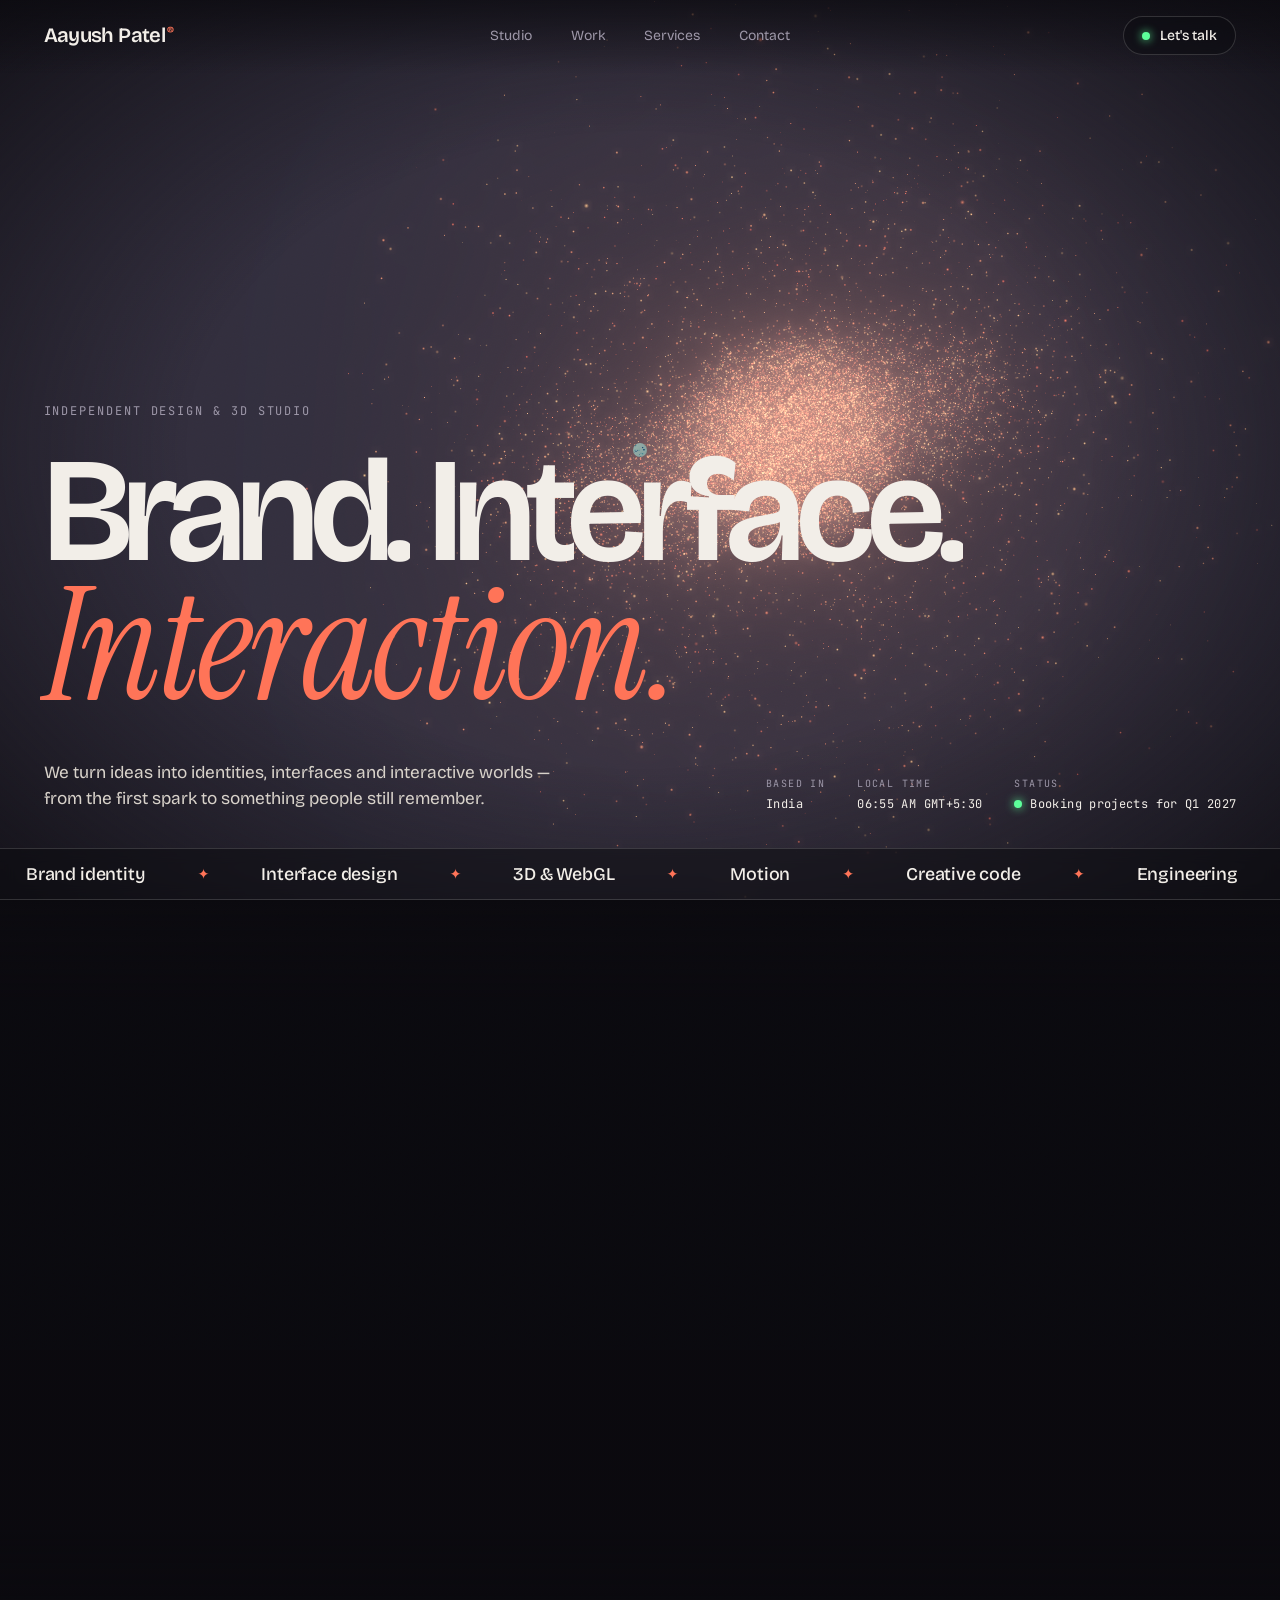
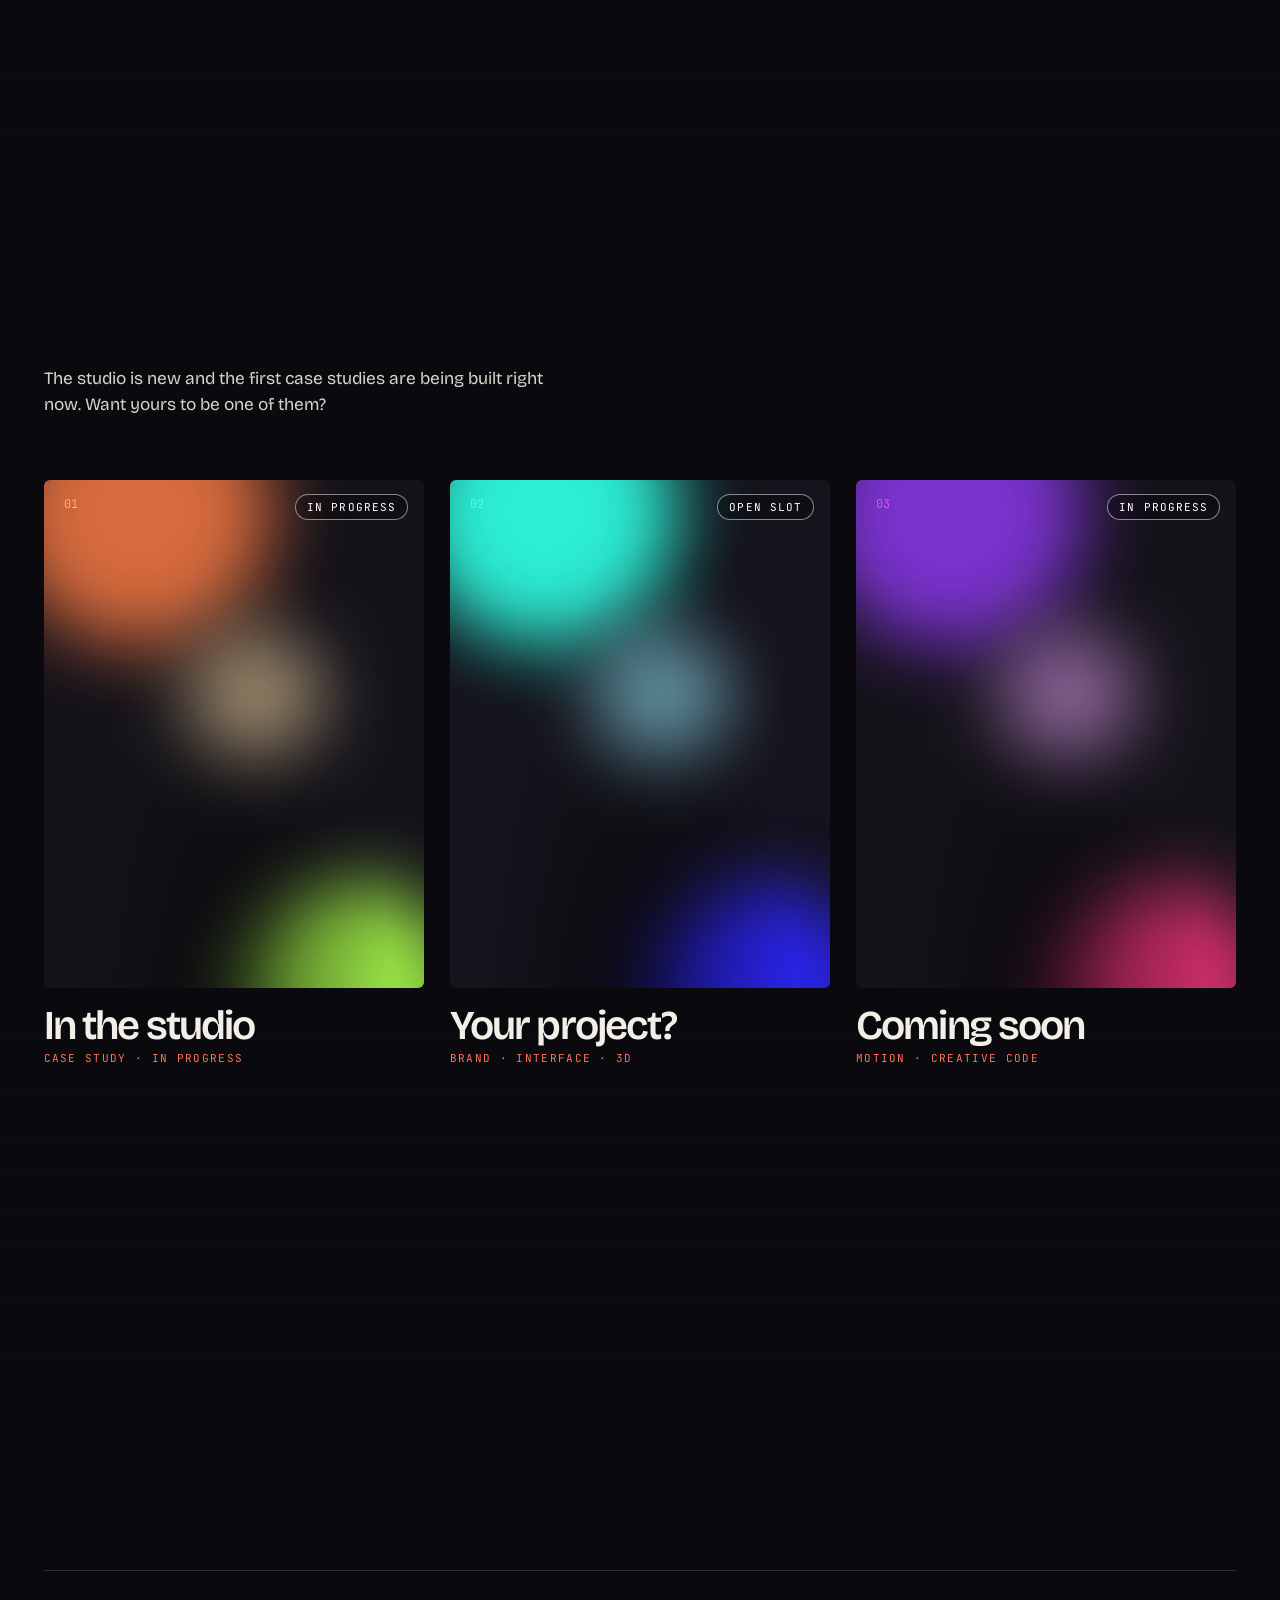
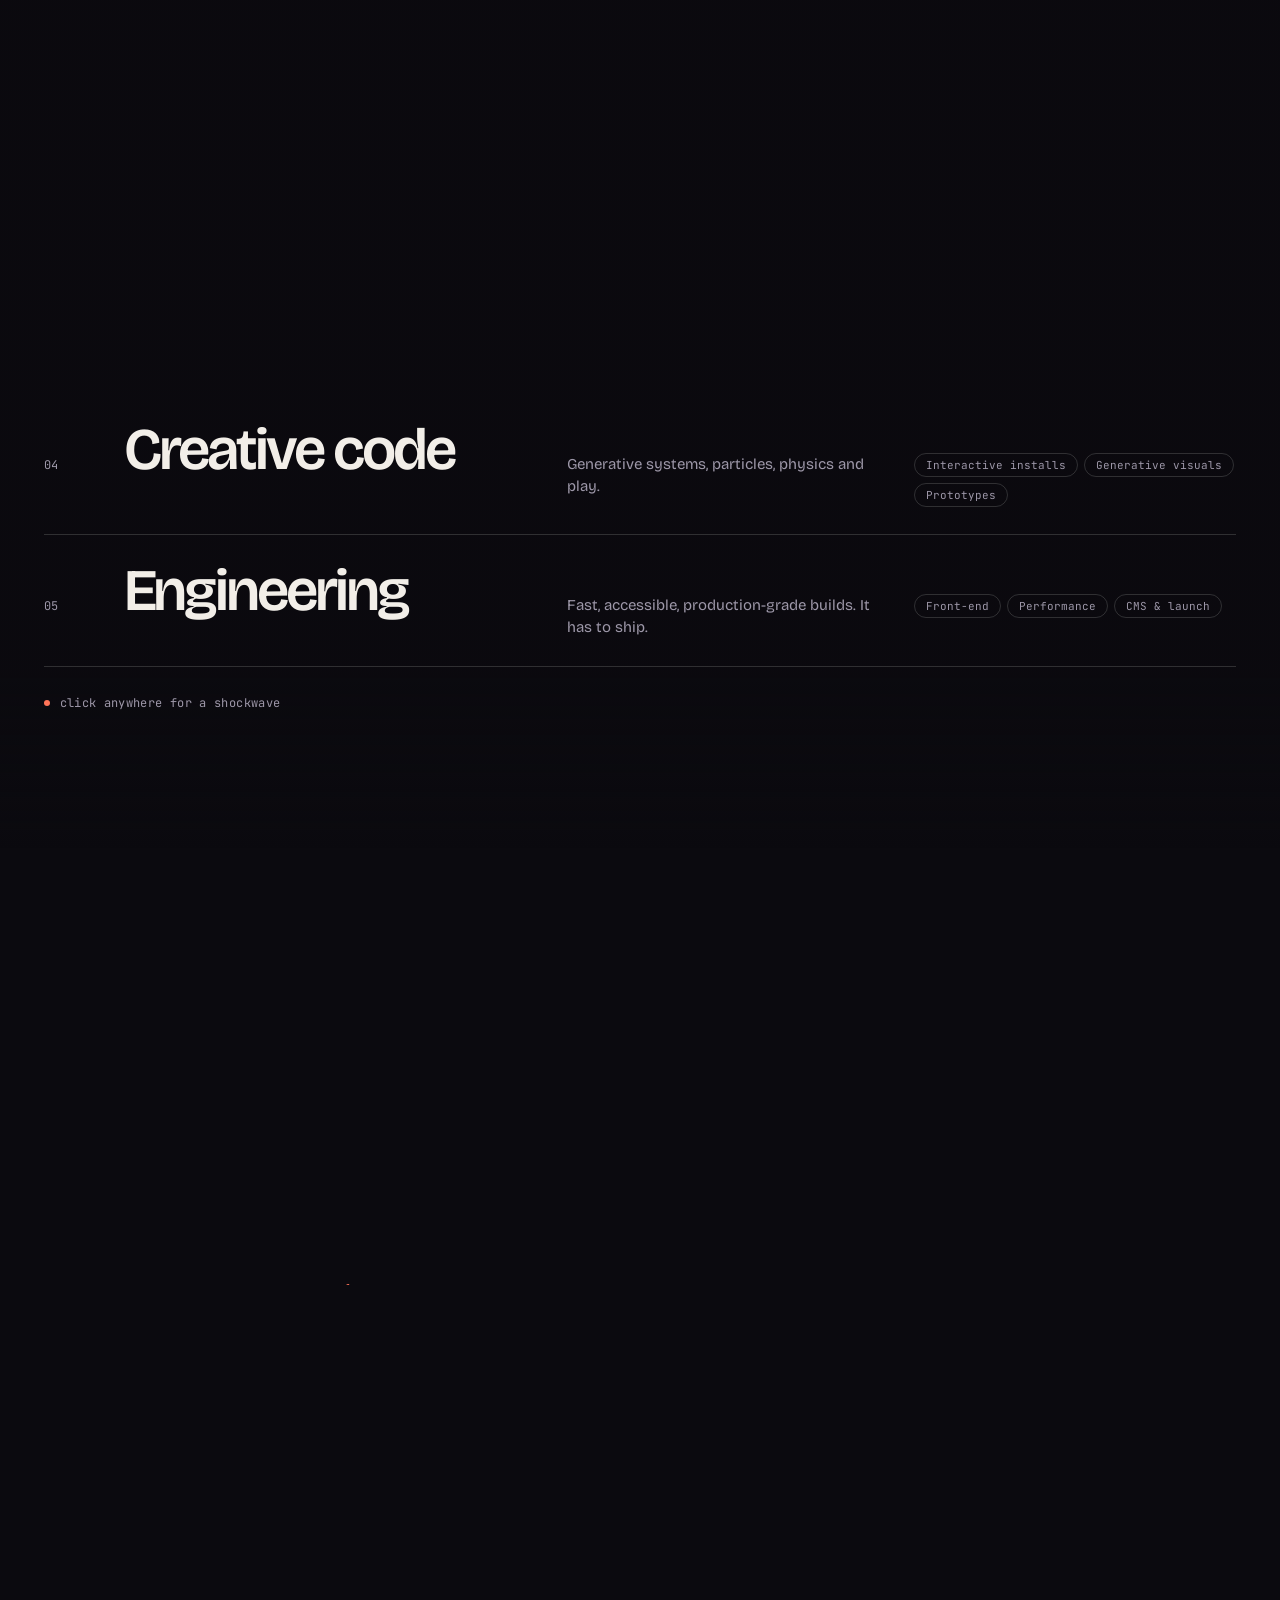
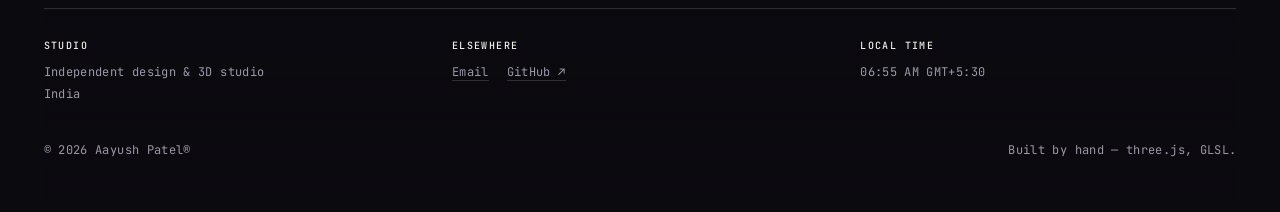
==== commit 112deefe: "Show a 'first projects coming soon' work section while there are no case studies Co-Authored-By: Cla" ====
--- a/index.html
+++ b/index.html
@@ -71,7 +71,8 @@
     <div class="wrap">
       <div class="sec-head">
         <p class="kicker rv mono"><span>(02)</span> Selected work</p>
-        <h2 class="display" data-split>Work we're <em>proud</em> of.</h2>
+        <h2 class="display" id="workTitle" data-split>Work we're <em>proud</em> of.</h2>
+        <p class="lede rv" id="workIntro" hidden></p>
       </div>
       <ul class="cases" id="projects"></ul>
     </div>
--- a/styles.css
+++ b/styles.css
@@ -190,3 +190,11 @@
   .foot{grid-template-columns:1fr}
   .process{grid-template-columns:1fr}
 }
+
+/* coming-soon work */
+.c-work .lede{margin-top:20px}
+.cases.soon li,.cases.soon li:nth-child(n){grid-column:span 4;margin-top:0}
+.cases.soon .tile{aspect-ratio:3/4;filter:saturate(.8)}
+.cases.soon li:nth-child(2) .tile{filter:none}
+.soon-tag{position:absolute;z-index:2;right:16px;top:14px;font-size:11px;letter-spacing:.1em;text-transform:uppercase;padding:5px 11px;border-radius:99px;border:1px solid rgba(255,255,255,.5);color:#fff;background:rgba(0,0,0,.25);backdrop-filter:blur(6px)}
+@media (max-width:900px){.cases.soon .tile{aspect-ratio:4/3}}
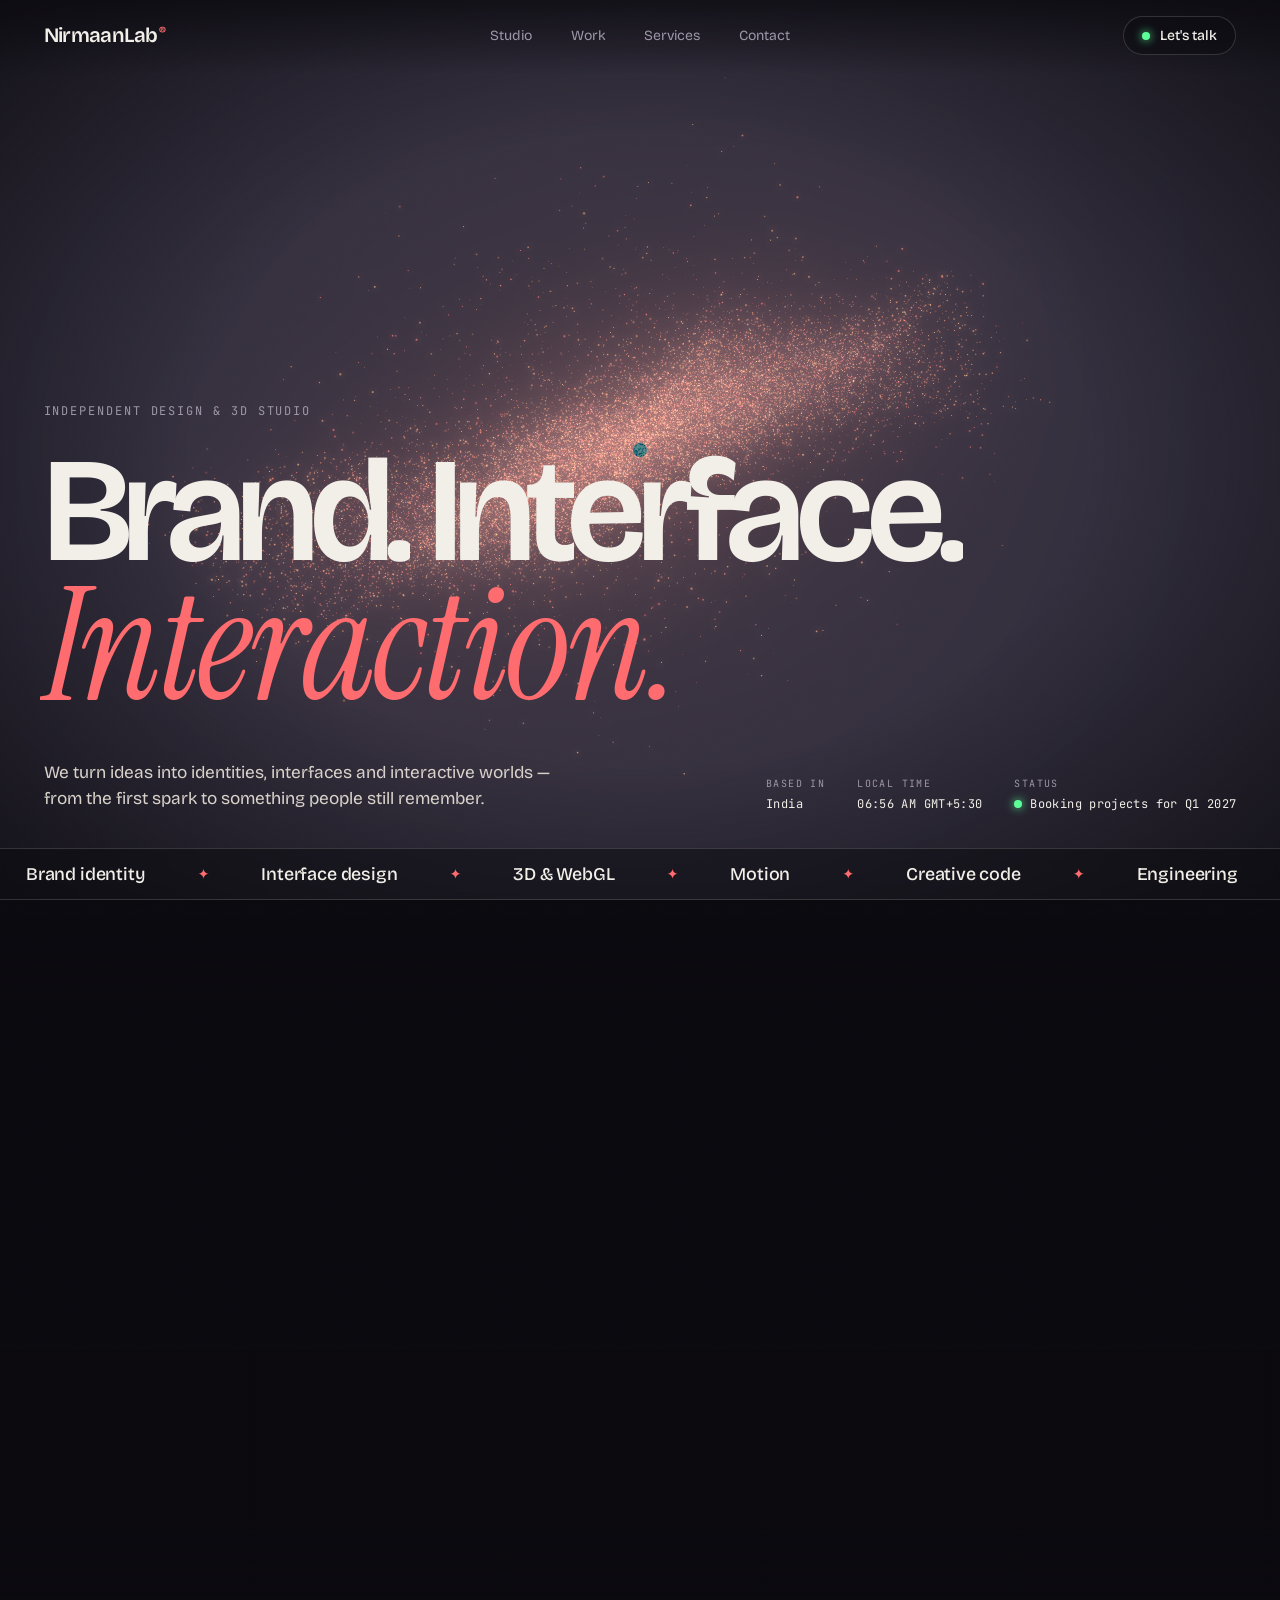
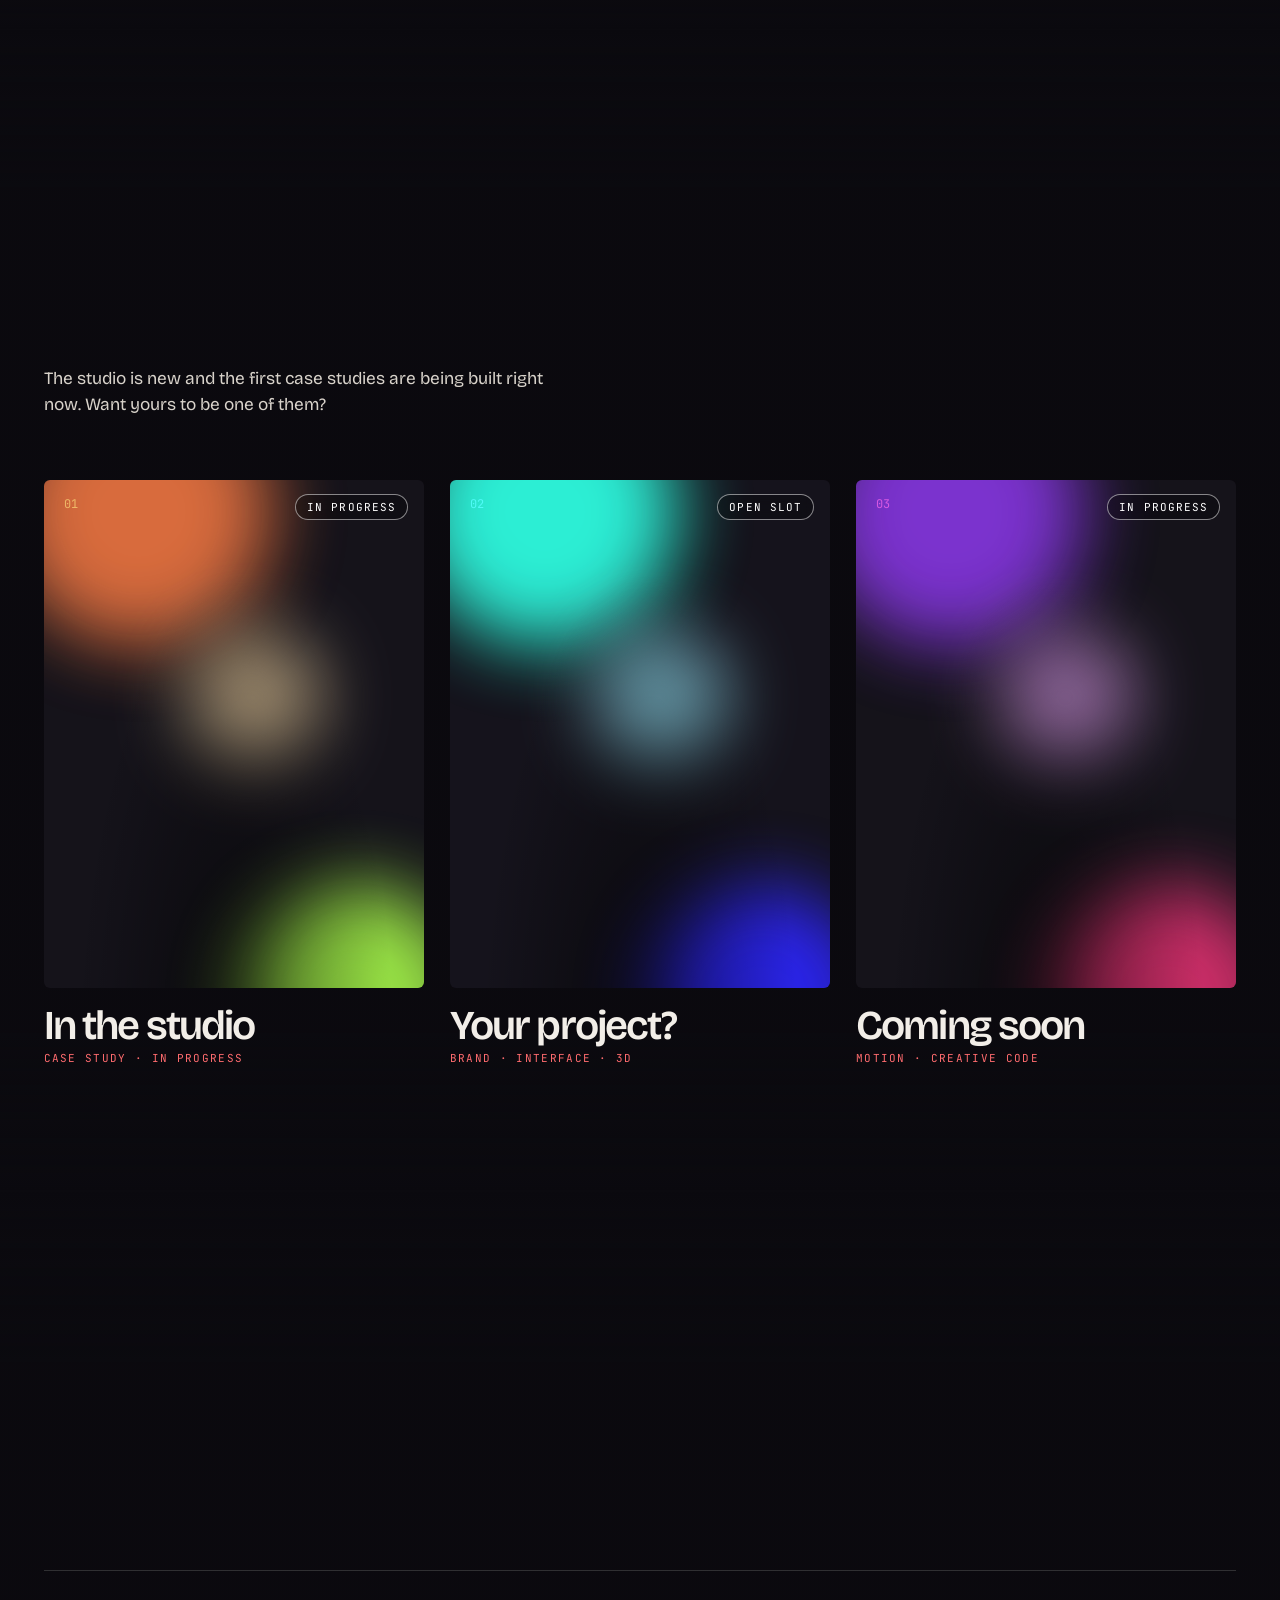
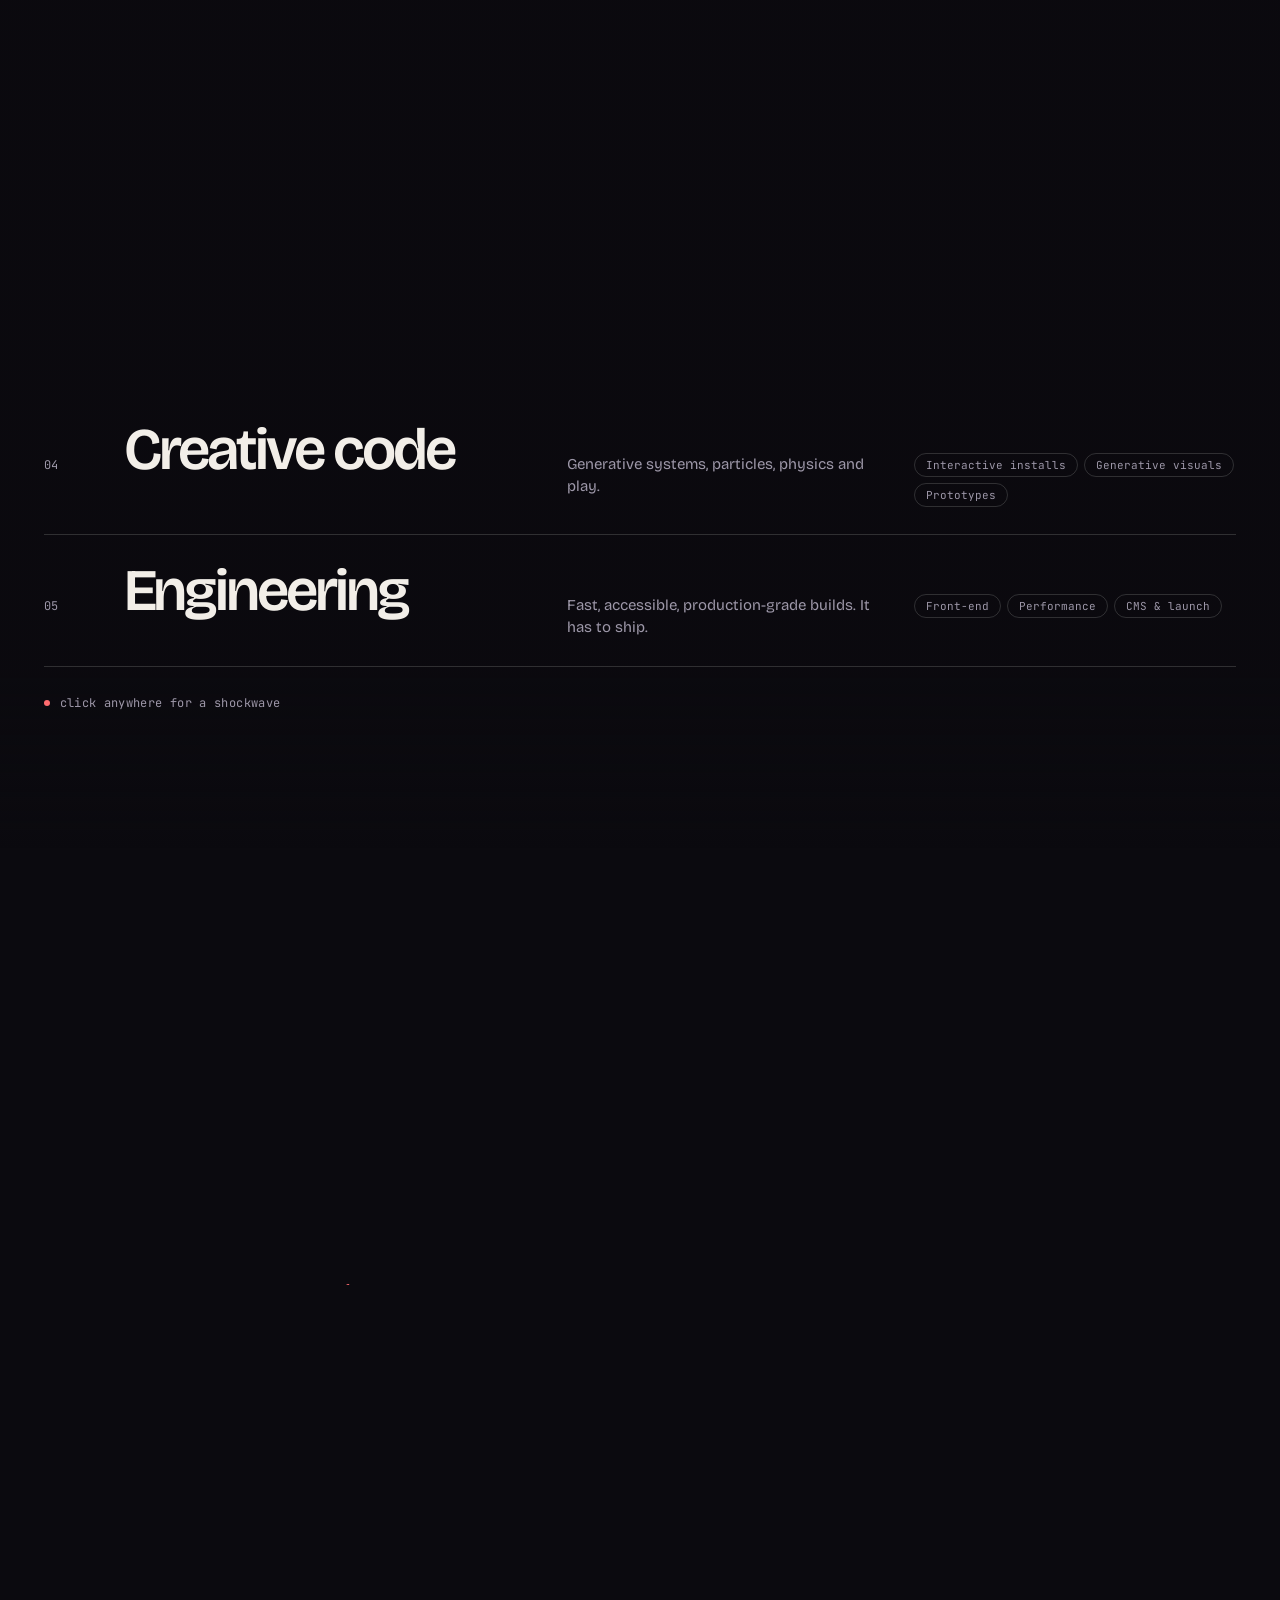
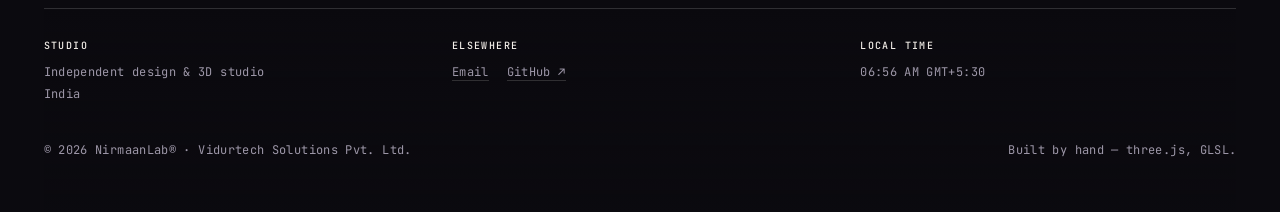
==== commit 19e07233: "Rename studio to NirmaanLab and credit Vidurtech Solutions Pvt. Ltd. in the footer Co-Authored-By: C" ====
--- a/index.html
+++ b/index.html
@@ -3,8 +3,8 @@
 <head>
 <meta charset="utf-8">
 <meta name="viewport" content="width=device-width, initial-scale=1, viewport-fit=cover">
-<title>Aayush Patel — Design Studio</title>
-<meta name="description" content="Aayush Patel is an independent design studio: brand identity, interface design, 3D, motion, creative code and engineering.">
+<title>NirmaanLab — Design Studio</title>
+<meta name="description" content="NirmaanLab is an independent design studio: brand identity, interface design, 3D, motion, creative code and engineering.">
 <meta name="theme-color" content="#0b0a0f">
 <link rel="preconnect" href="https://fonts.googleapis.com">
 <link rel="preconnect" href="https://fonts.gstatic.com" crossorigin>
@@ -18,8 +18,8 @@
 <div id="cursor" aria-hidden="true"><i></i></div>
 
 <header class="top">
-  <a class="brand" href="#top" data-go="0" aria-label="Aayush Patel — back to top">
-    <span id="brandName">Aayush Patel</span><sup>®</sup>
+  <a class="brand" href="#top" data-go="0" aria-label="NirmaanLab — back to top">
+    <span id="brandName">NirmaanLab</span><sup>®</sup>
   </a>
   <nav class="menu" aria-label="Sections">
     <a href="#studio" data-go="1">Studio</a>
@@ -106,7 +106,7 @@
       <div><b>Studio</b><span id="fStudio"></span><span id="fLoc2"></span></div>
       <div><b>Elsewhere</b><span id="links"></span></div>
       <div><b>Local time</b><span id="fTime2">—</span></div>
-      <div class="end"><span>© <span id="yr"></span> Aayush Patel®</span><span>Built by hand — three.js, GLSL.</span></div>
+      <div class="end"><span>© <span id="yr"></span> <span id="fBrand">NirmaanLab</span>® · <span id="fCompany"></span></span><span>Built by hand — three.js, GLSL.</span></div>
     </footer>
   </section>
 
